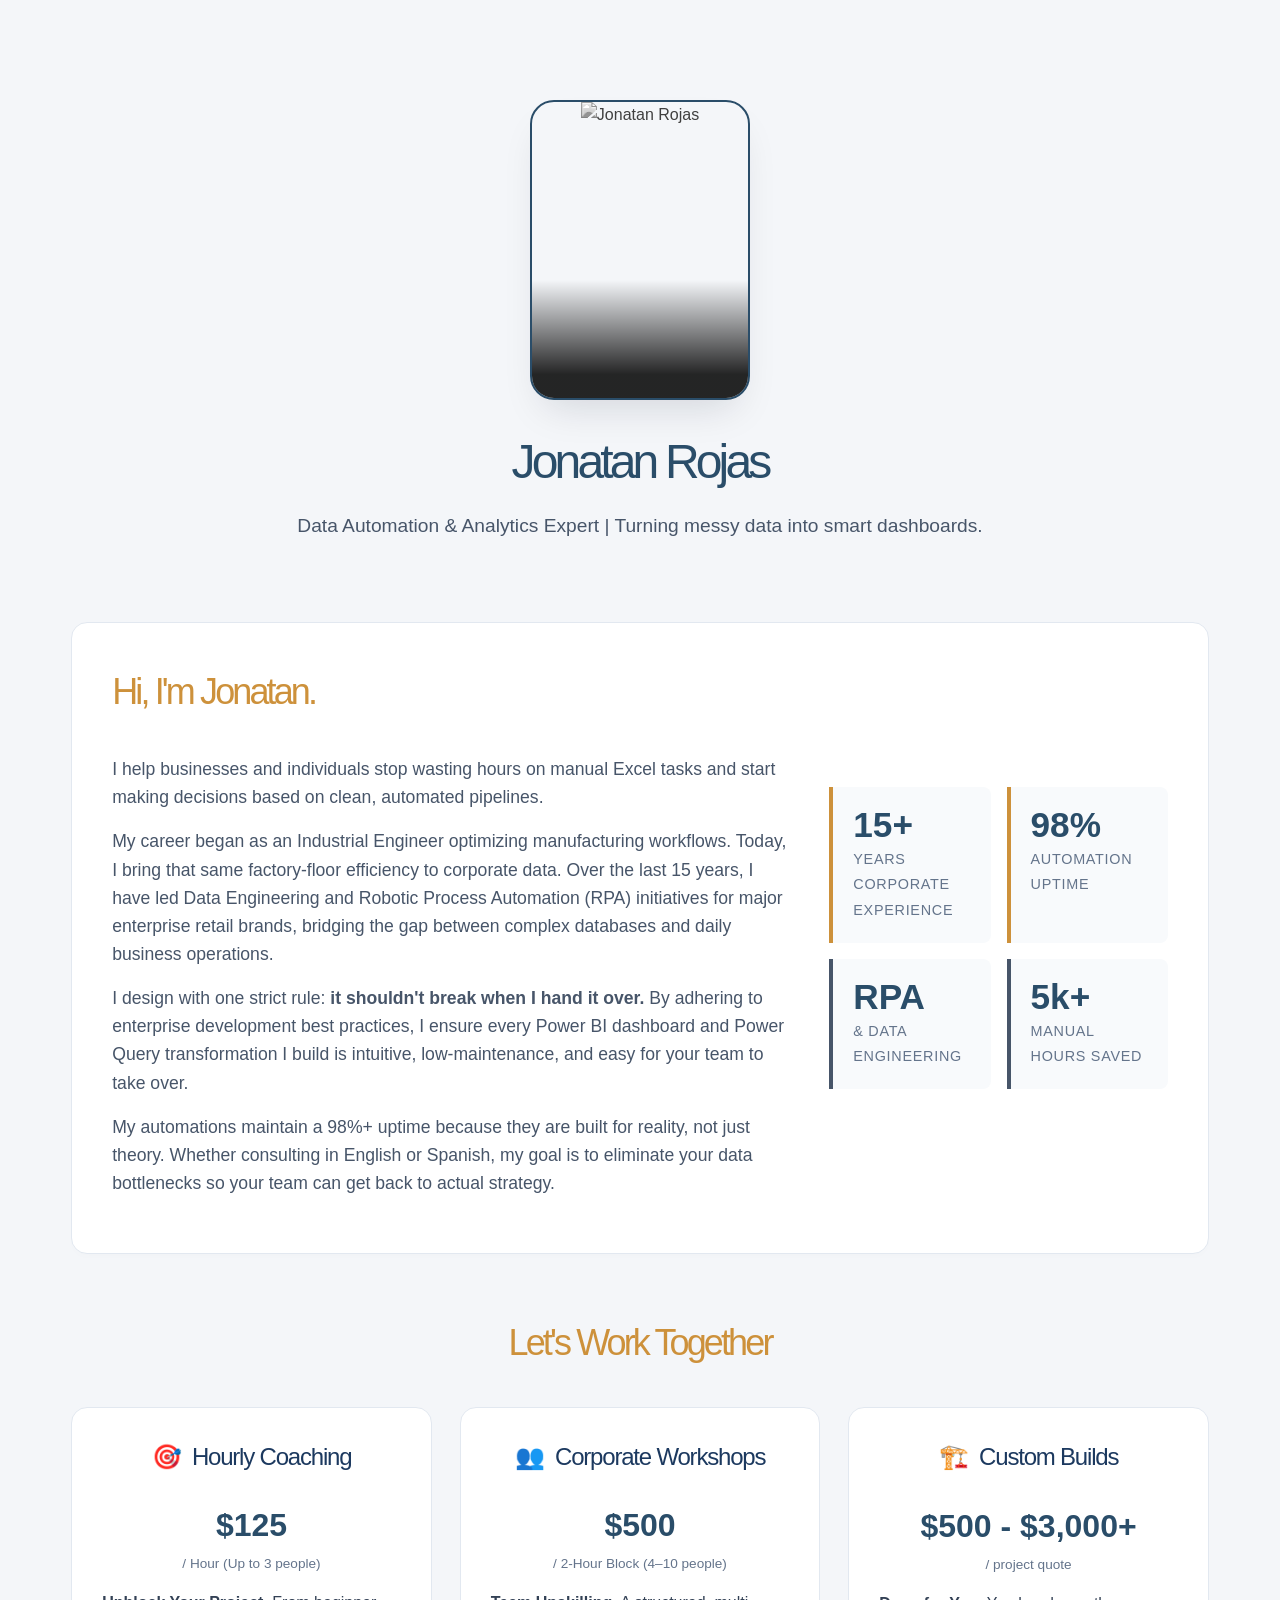
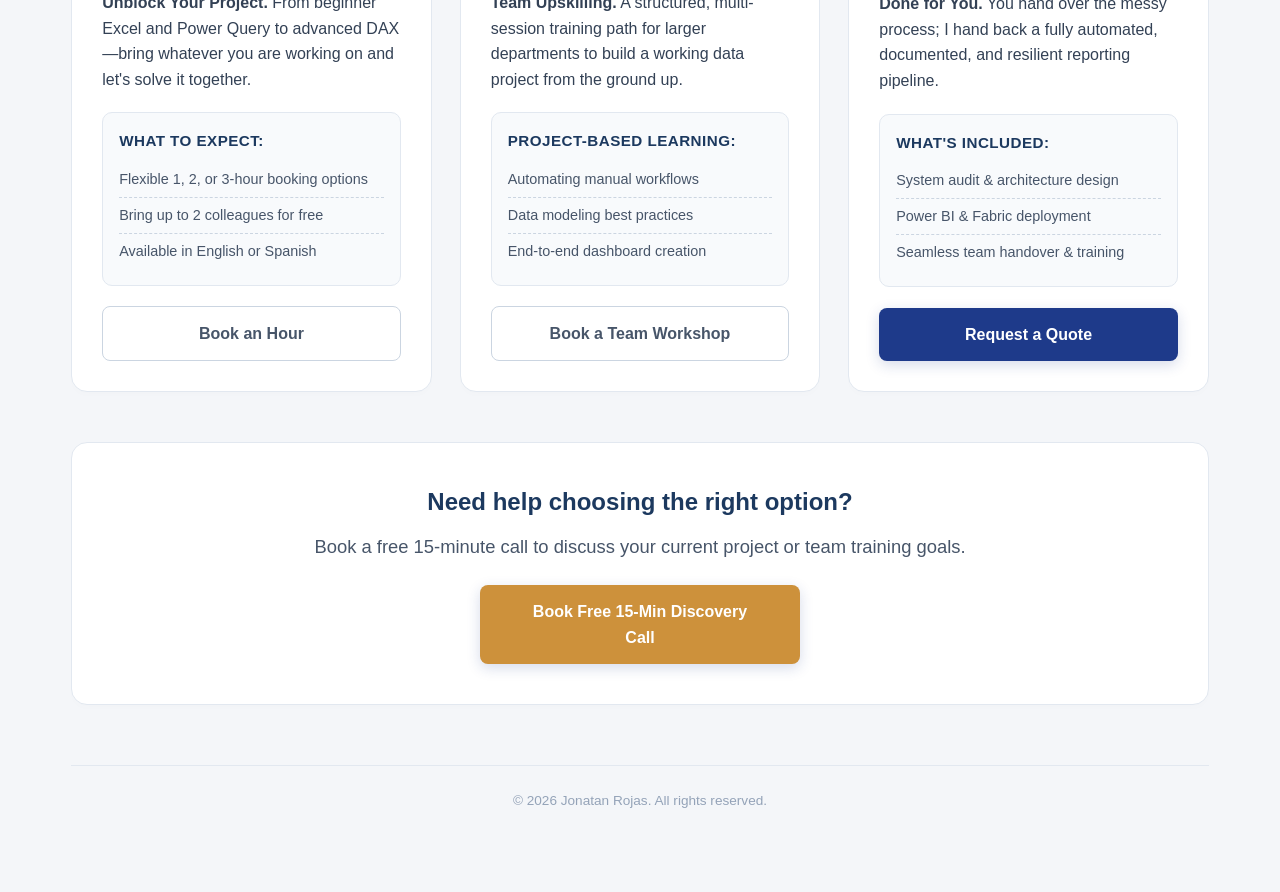
==== index.html @ c842fbae "Add files via upload New Updated with added features" ====
<!DOCTYPE html>
<html lang="en">
<head>
    <meta charset="UTF-8">
    <meta name="viewport" content="width=device-width, initial-scale=1.0">
    <title>Jonatan Rojas | Data Automation & Analytics</title>
    <!-- Keep only your main stylesheet linked here -->
    <link rel="stylesheet" href="styles.css">
</head>


<body>

    <div class="container">
        <!-- Hero Section -->
        <header class="hero">
            <!-- Wrapped in a helper container to mimic the target look cleanly -->
            <div class="avatar-wrapper">
                <img src="profile.jpg" alt="Jonatan Rojas" class="avatar-image">
            </div>
            <h1>Jonatan Rojas</h1>
            <p class="hero-subtitle">Data Automation & Analytics Expert | Turning messy data into smart dashboards.</p>
        </header>

<!-- About Me Section -->
<section class="about-section">
    <div class="about-container">
        <div class="about-text">
            <h2 class="section-title" style="margin-top: 0; text-align: left;">Hi, I'm Jonatan.</h2>
            <p>I help businesses and individuals stop wasting hours on manual Excel tasks and start making decisions based on clean, automated pipelines.</p>
            
            <p>My career began as an Industrial Engineer optimizing manufacturing workflows. Today, I bring that same factory-floor efficiency to corporate data. Over the last 15 years, I have led Data Engineering and Robotic Process Automation (RPA) initiatives for major enterprise retail brands, bridging the gap between complex databases and daily business operations.</p> 
            
            <p>I design with one strict rule: <strong>it shouldn't break when I hand it over.</strong> By adhering to enterprise development best practices, I ensure every Power BI dashboard and Power Query transformation I build is intuitive, low-maintenance, and easy for your team to take over.</p>
            
            <p>My automations maintain a 98%+ uptime because they are built for reality, not just theory. Whether consulting in English or Spanish, my goal is to eliminate your data bottlenecks so your team can get back to actual strategy.</p>
        </div>
        
        <!-- Authority Stats Box (2x2 Grid) -->
        <div class="about-stats">
            <div class="stat-box">
                <span class="stat-number">15+</span>
                <span class="stat-label">Years Corporate Experience</span>
            </div>
            <div class="stat-box">
                <span class="stat-number">98%</span>
                <span class="stat-label">Automation Uptime</span>
            </div>
            <div class="stat-box" style="border-left-color: #475569;">
                <span class="stat-number">RPA</span>
                <span class="stat-label">& Data Engineering</span>
            </div>
            <div class="stat-box" style="border-left-color: #475569;">
                <span class="stat-number">5k+</span>
                <span class="stat-label">Manual Hours Saved</span>
            </div>
        </div>
    </div>
</section>

<!-- Services / Pricing Section -->
<section>
    <h2 class="section-title">Let's Work Together</h2>
    
    <div class="services-grid">
        <!-- Tier 1: Hourly Coaching -->
        <div class="service-card pricing-card">
            <h3><span>🎯</span> Hourly Coaching</h3>
            <div class="price-tag">$125 <span class="price-unit">/ Hour (Up to 3 people)</span></div>
            <p><strong>Unblock Your Project.</strong> From beginner Excel and Power Query to advanced DAX—bring whatever you are working on and let's solve it together.</p>
            
            <div class="curriculum-box">
                <h4>What to Expect:</h4>
                <ul class="feature-list">
                    <li>Flexible 1, 2, or 3-hour booking options</li>
                    <li>Bring up to 2 colleagues for free</li>
                    <li>Available in English or Spanish</li>
                </ul>
            </div>
            <a href="https://cal.com/YOUR_LINK/hourly" target="_blank" class="btn btn-secondary">Book an Hour</a>
        </div>

        <!-- Tier 2: Corporate Workshops -->
        <div class="service-card pricing-card">
            <h3><span>👥</span> Corporate Workshops</h3>
            <div class="price-tag">$500 <span class="price-unit">/ 2-Hour Block (4–10 people)</span></div>
            <p><strong>Team Upskilling.</strong> A structured, multi-session training path for larger departments to build a working data project from the ground up.</p>
            
            <div class="curriculum-box">
                <h4>Project-Based Learning:</h4>
                <ul class="feature-list">
                    <li>Automating manual workflows</li>
                    <li>Data modeling best practices</li>
                    <li>End-to-end dashboard creation</li>
                </ul>
            </div>
            <a href="https://cal.com/YOUR_LINK/workshop" target="_blank" class="btn btn-secondary">Book a Team Workshop</a>
        </div>

        <!-- Tier 3: Custom Builds -->
        <div class="service-card pricing-card">
            <h3><span>🏗️</span> Custom Builds</h3>
            <div class="price-tag">$500 - $3,000+ <span class="price-unit">/ project quote</span></div>
            <p><strong>Done for You.</strong> You hand over the messy process; I hand back a fully automated, documented, and resilient reporting pipeline.</p>
            
            <div class="curriculum-box">
                <h4>What's Included:</h4>
                <ul class="feature-list">
                    <li>System audit & architecture design</li>
                    <li>Power BI & Fabric deployment</li>
                    <li>Seamless team handover & training</li>
                </ul>
            </div>
            <a href="https://forms.gle/DZzGWSLg5Mb2cGVT9" target="_blank" class="btn btn-primary">Request a Quote</a>
        </div>
    </div>

    <!-- Discovery Call Safety Net -->
    <div class="contact-section" style="margin-top: 40px; margin-bottom: 20px;">
        <div class="contact-card">
            <h3 style="color: #1c395f; margin-bottom: 10px; font-size: 1.5rem;">Need help choosing the right option?</h3>
            <p class="contact-subtitle">Book a free 15-minute call to discuss your current project or team training goals.</p>
            <a href="https://cal.com/YOUR_LINK/15min" target="_blank" class="btn btn-primary" style="background-color: #CD913B !important; color: #ffffff !important; border: none;">Book Free 15-Min Discovery Call</a>
        </div>
    </div>
</section>


        <!-- Footer -->
        <footer>
            <p>&copy; <span id="year">2026</span> Jonatan Rojas. All rights reserved.</p>
        </footer>
    </div>

    <script>
        document.getElementById('year').textContent = new Date().getFullYear();
    </script>
</body>
</html>
---- styles.css ----
@font-face {
    font-family: 'Mona Sans';
    font-style: normal;
    font-display: swap;
    font-weight: 200 900;
    src: url("https://cdn.jsdelivr.net/fontsource/fonts/mona-sans:vf@5.3.0/latin-wght-normal.woff2") format("woff2-variations");
}
/* ==========================================================================
   1. GLOBAL RESETS & SITE CANVAS (CEI Light Theme Backdrop)
   ========================================================================== */
* {
    margin: 0;
    padding: 0;
    box-sizing: border-box;
}

body {
    font-family: "Mona Sans", "HelveticaNeue-Light", "Helvetica Neue Light", "Helvetica Neue", Helvetica, Arial, "Lucida Grande", sans-serif;
    background-color: #f4f6f9; 
    color: #334155;            
    line-height: 1.6;
    padding: 60px 0;
}

.container {
    width: 92%;
    max-width: 1350px;
    margin: 0 auto;
    padding: 20px;
}

/* ==========================================================================
   2. TYPOGRAPHY & CORPORATE COLOR SCHEME
   ========================================================================== */
.hero h1 {
    font-family: "Mona Sans", "HelveticaNeue-Light", "Helvetica Neue Light", "Helvetica Neue", Helvetica, Arial, "Lucida Grande", sans-serif;
    font-weight: 500;
    font-size: 3rem;
    color: #2A4D69;            
    letter-spacing: -0.08em;    
    margin: 0px 0px 10px 0px;
}

.hero p {
    font-size: 1.2rem;
    color: #475569;            /* Slightly lighter slate gray */
    max-width: 100%;
    margin: 0 auto 40px auto;
}

/* CEI Accent Golden Section Headers */
.section-title {
    text-align: center;
    
    letter-spacing: -0.08em;
    color: #CD913B;            
    font-size: 2.25rem;         
    font-weight: 500;
    margin-top: 60px;
    margin-bottom: 35px;
}

/* ==========================================================================
   3. THE CEI PROFILE CARD CONTAINER DESIGN
   ========================================================================== */
.hero {
    text-align: center;
    padding: 20px 0 40px 0;
    display: flex;
    flex-direction: column;
    align-items: center;
}

/* Rounded rectangular profile box layout */
.avatar-wrapper {
    position: relative;
    width: 220px;
    height: 300px;
    border-radius: 24px;       /* Smooth rounded card corners */
    overflow: hidden;          /* Keeps everything securely clipped inside */
    margin-bottom: 24px;
    box-shadow: 0 20px 40px -15px rgba(15, 23, 42, 0.15);
    border: 2px solid #2A4D69; 
    transition: border-color 0.4s ease; 
    /* Crucial: Keeps the gradient layer stacked correctly on top of the image */
    z-index: 1; 
}

/* 3. ADDED: Switches the container boundary line to match your gold headings on hover */
.avatar-wrapper:hover {
    border-color: #CD913B;     /* Elegantly fades into your signature amber gold */
}

/* 4. RETAINED: Your bottom-up fade gradient overlay remains 100% active */
.avatar-wrapper::after {
    content: '';
    position: absolute;
    bottom: 0;
    left: 0;
    width: 100%;
    height: 40%;               
    background: linear-gradient(to top, rgba(0, 0, 0, 0.85) 20%, rgba(25, 45, 71, 0) 100%);
    pointer-events: none;      
    
    /* Ensures the gradient stays visible over the photo layer */
    z-index: 2; 
}

.avatar-image {
    width: 100%;
    height: 100%;
    object-fit: cover;
    filter: grayscale(100%);   /* Classic premium black & white filter */
    transition: filter 0.4s ease;
    
    /* Places the image layer right underneath the gradient */
    position: relative;
    z-index: 1; 
}

/* Interactive transition effect: turns to full color seamlessly on hover */
.avatar-wrapper:hover .avatar-image {
    filter: grayscale(0%);
}


/* ==========================================================================
   4. SERVICES GRID & WHITE SURFACE CARDS
   ========================================================================== */
.services-grid {
    display: grid;
    grid-template-columns: repeat(auto-fit, minmax(340px, 1fr));
    gap: 28px;
    margin-bottom: 50px;
}

.service-card {
    background-color: #ffffff; 
    border: 1px solid #e2e8f0;   
    border-radius: 16px;       /* Matched rounded profile element shape */
    padding: 30px;
    box-shadow: 0 4px 6px -1px rgba(0, 0, 0, 0.01);
    transition: transform 0.2s ease, box-shadow 0.2s ease;
    
}

.service-card:hover {
    transform: translateY(-3px);
    box-shadow: 0 20px 30px -10px rgba(15, 23, 42, 0.08);
}

.service-card h3 {
    color: #1c395f;            /* Deep navy/slate header */
    font-size: 1.5rem;
    font-weight: 500;
    margin-bottom: 14px;
    text-align: center;
    letter-spacing: -0.05em;
}

.service-card h3 span {
    margin-right: 6px;
}

/* ==========================================================================
   5. TUTORIAL BANNERS
   ========================================================================== */
.youtube-banner {
    background-color: #ffffff;
    border: 1px solid #e2e8f0;
    border-radius: 16px;
    padding: 40px;
    text-align: center;
    margin-bottom: 20px;
    box-shadow: 0 4px 6px -1px rgba(0, 0, 0, 0.01);
}

.youtube-banner h3 {
    color: #1c395f;
    font-size: 1.8rem;
    font-weight: 500;
    margin-bottom: 8px;
    letter-spacing: -0.05em;
}

.youtube-banner p {
    max-width: 100%;
    margin: 0 auto 24px auto;
}

/* ==========================================================================
   6. INTERACTIVE ACTION ACTIONS & BUTTON LAYOUTS
   ========================================================================== */
/* Center the main section wrapper */


/* THE FIX: Replicates your sleek white YouTube banner box styling */
/* Align the section container wrapper */
.contact-section {
    margin-top: 0px;
    margin-bottom: 60px;
    width: 100%;
    display: flex;
    flex-direction: column;
    align-items: center;
}

/* The clean white box framing just the form invitation content */
.contact-card {
    background-color: #ffffff; 
    border: 1px solid #e2e8f0;
    border-radius: 16px;       /* Uniform rounded corners matching YouTube banner */
    padding: 40px;
    text-align: center;
    width: 100%;               
    box-shadow: 0 4px 6px -1px rgba(0, 0, 0, 0.01);
    
    display: flex;
    flex-direction: column;
    align-items: center;       /* Perfectly centers the subtitle and button inside */
}

/* Tightly spaced description subtitle inside the white card */
.contact-subtitle {
    margin-bottom: 24px;
    color: #475569;            /* Sharp corporate slate gray */
    font-size: 1.15rem;
    max-width: 100%;
}



.btn {
    display: inline-block;
    padding: 14px 36px;
    text-decoration: none;
    font-weight: 600;
    font-size: 1rem;
    border-radius: 8px;
    width: auto;
    min-width: 240px;
    max-width: 320px;
    text-align: center;
    transition: all 0.2s ease;
}

/* Target Dark Navy Blue Button */
.btn-primary {
    background-color: #1e3a8a !important; 
    color: #ffffff !important;
    box-shadow: 0 4px 14px rgba(30, 58, 138, 0.18);
    border: none;
}

.btn-primary:hover {
    background-color: #712b02 !important; 
    transform: translateY(-1px);
    box-shadow: 0 6px 20px rgba(30, 58, 138, 0.28);
}

/* Subtle slate gray secondary ghost action button */
.btn-secondary {
    background-color: #ffffff;
    color: #475569;
    border: 1px solid #cbd5e1;
}

.btn-secondary:hover {
    background-color: #f1010134;
    border-color: #94a3b8;
    color: #1e293b;
    transform: translateY(-1px);
}

/* ==========================================================================
   7. FOOTER
   ========================================================================== */
footer {
    text-align: center;
    margin-top: 60px;
    padding-top: 24px;
    border-top: 1px solid #e2e8f0;
    font-size: 0.85rem;
    color: #94a3b8;
}


/* ==========================================================================
   8. PRICING & CURRICULUM EXTENSIONS
   ========================================================================== */
.pricing-card {
    display: flex;
    flex-direction: column;
    justify-content: space-between;
}

.price-tag {
    font-size: 2rem;
    font-weight: 600;
    color: #2A4D69;
    margin: 10px 0 15px 0;
    text-align: center;
}

.price-unit {
    display: block;
    font-size: 0.85rem;
    font-weight: 400;
    color: #64748b;
    margin-top: 2px;
}

.curriculum-box {
    background-color: #f8fafc;
    border: 1px solid #e2e8f0;
    border-radius: 10px;
    padding: 16px;
    margin: 20px 0;
    text-align: left;
}

.curriculum-box h4 {
    font-size: 0.95rem;
    color: #1c395f;
    margin-bottom: 8px;
    text-transform: uppercase;
    letter-spacing: 0.03em;
}

.feature-list {
    list-style: none;
    padding: 0;
    margin: 0;
}

.feature-list li {
    padding: 6px 0;
    border-bottom: 1px dashed #cbd5e1;
    color: #475569;
    font-size: 0.9rem;
}

.feature-list li:last-child {
    border-bottom: none;
}

.feature-list strong {
    color: #2A4D69;
}

/* ==========================================================================
   9. ABOUT ME SECTION
   ========================================================================== */
.about-section {
    background-color: #ffffff;
    border: 1px solid #e2e8f0;
    border-radius: 16px;
    padding: 40px;
    margin-bottom: 50px;
    box-shadow: 0 4px 6px -1px rgba(0, 0, 0, 0.01);
}

.about-container {
    display: flex;
    flex-wrap: wrap;
    gap: 40px;
    align-items: center;
}

.about-text {
    flex: 2;
    min-width: 300px;
}

.about-text p {
    margin-bottom: 16px;
    font-size: 1.1rem;
    color: #475569;
}

.about-stats {
    flex: 1;
    min-width: 250px;
    display: grid;
    grid-template-columns: 1fr 1fr; /* Creates two columns */
    gap: 16px;
}

/* Make it stack in a single column on small mobile screens */
@media (max-width: 600px) {
    .about-stats {
        grid-template-columns: 1fr; 
    }
}

.stat-box {
    background-color: #f8fafc;
    border-left: 4px solid #CD913B; /* Matches your gold accent */
    padding: 20px;
    border-radius: 0 8px 8px 0;
}

.stat-number {
    display: block;
    font-size: 2.2rem;
    font-weight: 700;
    color: #2A4D69;
    line-height: 1;
    margin-bottom: 4px;
}

.stat-label {
    font-size: 0.9rem;
    color: #64748b;
    text-transform: uppercase;
    letter-spacing: 0.05em;
}
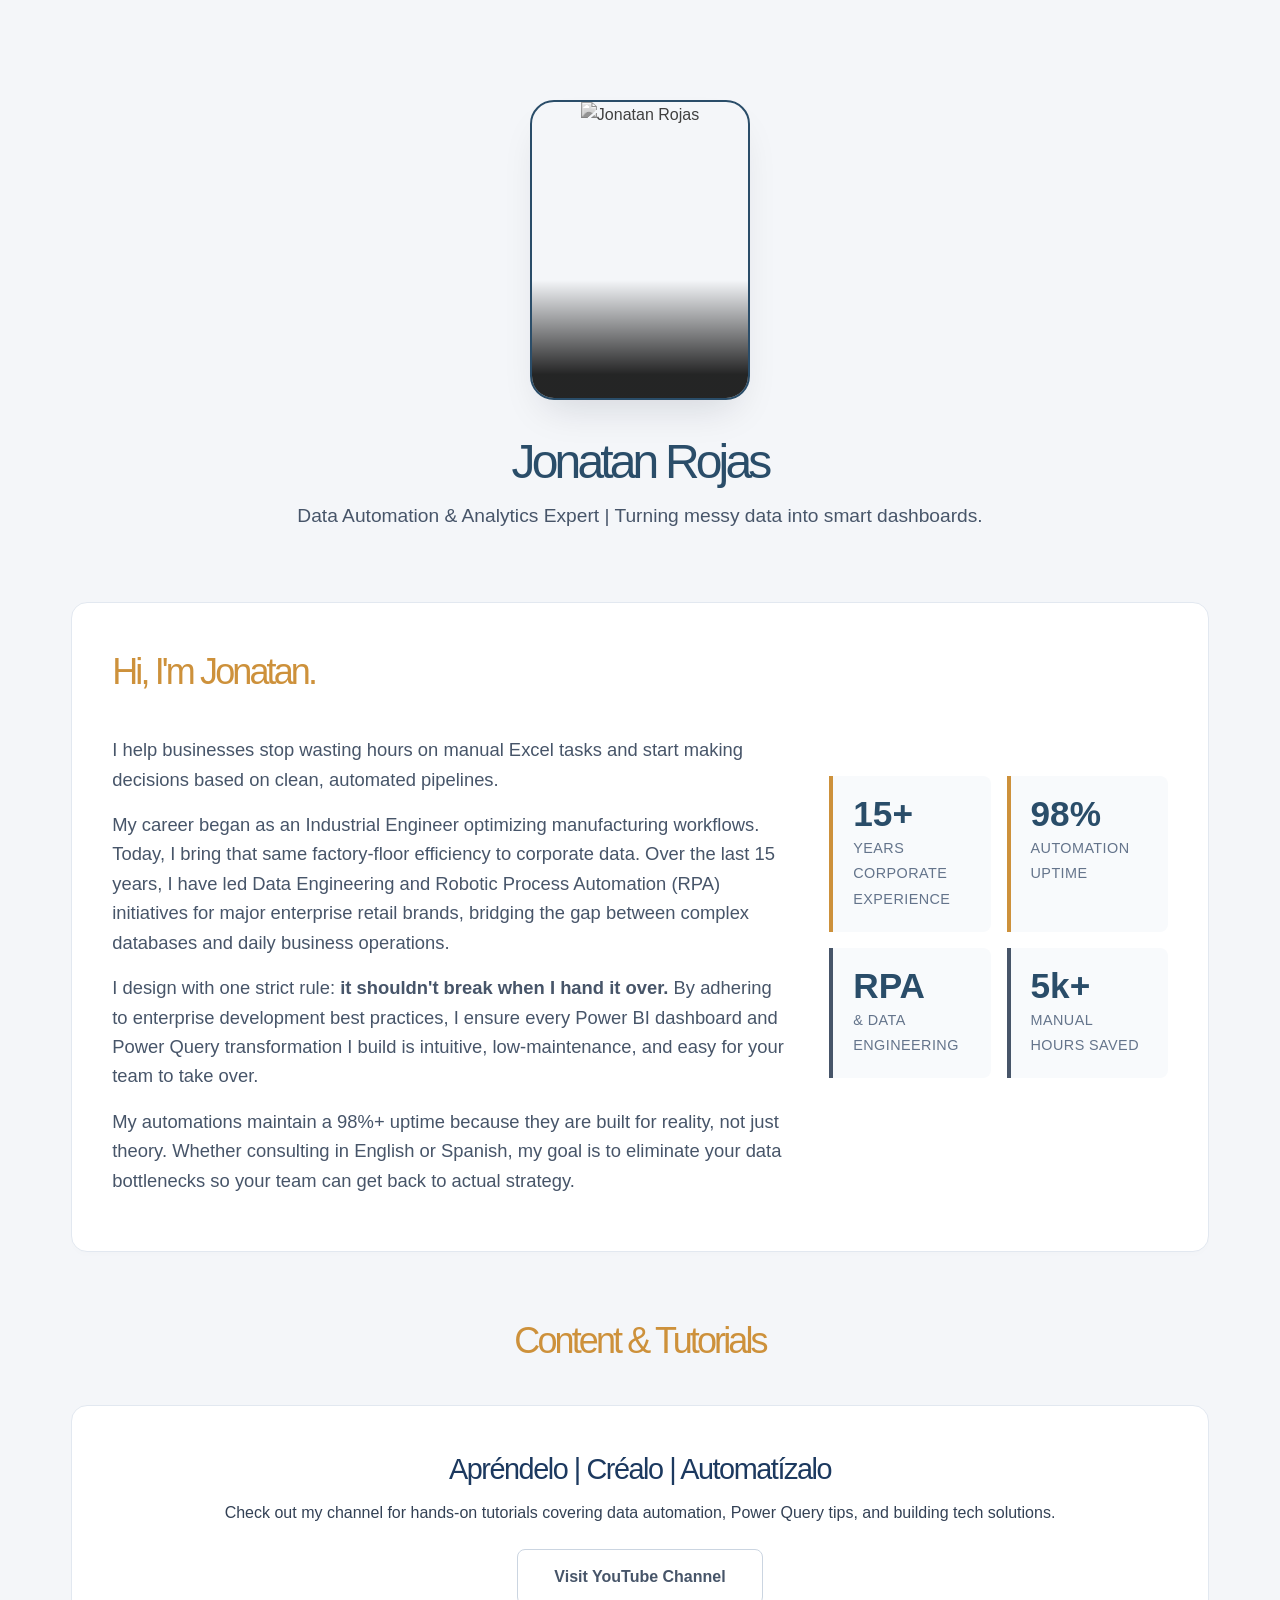
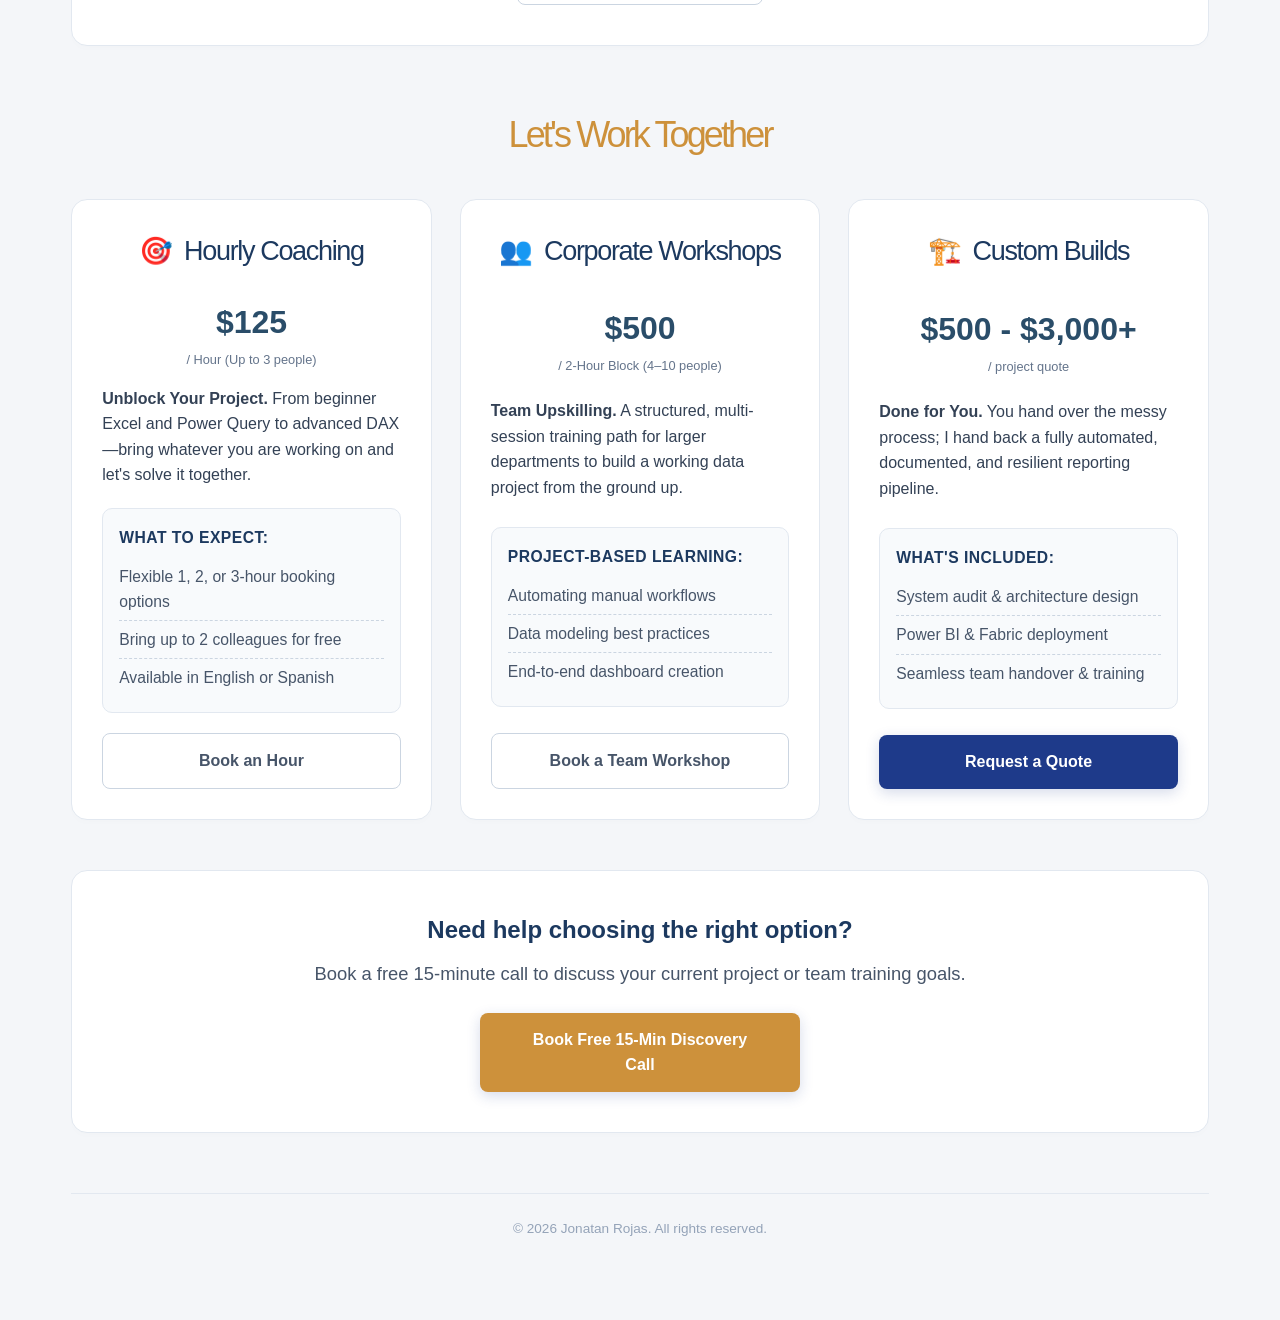
==== commit d26e1ed5: "Add files via upload more features" ====
--- a/index.html
+++ b/index.html
@@ -27,7 +27,7 @@
     <div class="about-container">
         <div class="about-text">
             <h2 class="section-title" style="margin-top: 0; text-align: left;">Hi, I'm Jonatan.</h2>
-            <p>I help businesses and individuals stop wasting hours on manual Excel tasks and start making decisions based on clean, automated pipelines.</p>
+            <p>I help businesses stop wasting hours on manual Excel tasks and start making decisions based on clean, automated pipelines.</p>
             
             <p>My career began as an Industrial Engineer optimizing manufacturing workflows. Today, I bring that same factory-floor efficiency to corporate data. Over the last 15 years, I have led Data Engineering and Robotic Process Automation (RPA) initiatives for major enterprise retail brands, bridging the gap between complex databases and daily business operations.</p> 
             
@@ -55,6 +55,16 @@
                 <span class="stat-label">Manual Hours Saved</span>
             </div>
         </div>
+    </div>
+</section>
+
+<!-- YouTube Showcase (Proof of Knowledge) -->
+<section>
+    <h2 class="section-title">Content & Tutorials</h2>
+    <div class="youtube-banner">
+        <h3>Apréndelo | Créalo | Automatízalo</h3>
+        <p>Check out my channel for hands-on tutorials covering data automation, Power Query tips, and building tech solutions.</p>
+        <a href="https://youtube.com/@ApréndeloCréaloAutomatízalo" target="_blank" class="btn btn-secondary">Visit YouTube Channel</a>
     </div>
 </section>
 
--- a/styles.css
+++ b/styles.css
@@ -38,14 +38,14 @@
     font-size: 3rem;
     color: #2A4D69;            
     letter-spacing: -0.08em;    
-    margin: 0px 0px 10px 0px;
+    margin: 0px 0px 0px 0px;
 }
 
 .hero p {
     font-size: 1.2rem;
-    color: #475569;            /* Slightly lighter slate gray */
+    color: #475569;            
     max-width: 100%;
-    margin: 0 auto 40px auto;
+    margin: 0 auto 30px auto;
 }
 
 /* CEI Accent Golden Section Headers */
@@ -149,9 +149,9 @@
     box-shadow: 0 20px 30px -10px rgba(15, 23, 42, 0.08);
 }
 
-.service-card h3 {
+.service-card h3 {              /*Lets Work Together Section*/
     color: #1c395f;            /* Deep navy/slate header */
-    font-size: 1.5rem;
+    font-size: 1.69rem;
     font-weight: 500;
     margin-bottom: 14px;
     text-align: center;
@@ -292,6 +292,7 @@
     display: flex;
     flex-direction: column;
     justify-content: space-between;
+    
 }
 
 .price-tag {
@@ -304,7 +305,7 @@
 
 .price-unit {
     display: block;
-    font-size: 0.85rem;
+    font-size: 0.8rem;
     font-weight: 400;
     color: #64748b;
     margin-top: 2px;
@@ -320,7 +321,7 @@
 }
 
 .curriculum-box h4 {
-    font-size: 0.95rem;
+    font-size: .98rem;
     color: #1c395f;
     margin-bottom: 8px;
     text-transform: uppercase;
@@ -337,7 +338,7 @@
     padding: 6px 0;
     border-bottom: 1px dashed #cbd5e1;
     color: #475569;
-    font-size: 0.9rem;
+    font-size: 0.98rem;
 }
 
 .feature-list li:last-child {
@@ -374,7 +375,7 @@
 
 .about-text p {
     margin-bottom: 16px;
-    font-size: 1.1rem;
+    font-size: 1.15rem;
     color: #475569;
 }
 
@@ -413,5 +414,24 @@
     font-size: 0.9rem;
     color: #64748b;
     text-transform: uppercase;
-    letter-spacing: 0.05em;
+    letter-spacing: 0.03em;
+}
+
+/* ==========================================================================
+   MOBILE RESPONSIVENESS FIXES (Pixel & Phone Viewports)
+   ========================================================================== */
+@media (max-width: 768px) {
+    /* 1. Make the outer container stretch almost full-width on mobile */
+    .container {
+        width: 98% !important;
+        padding: 10px !important;
+    }
+
+    /* 2. Slim down the inner padding of white boxes so text doesn't overflow */
+    .about-section, 
+    .youtube-banner, 
+    .service-card, 
+    .contact-card {
+        padding: 20px 16px !important; /* Reduces side padding from 40px to 16px */
+    }
 }
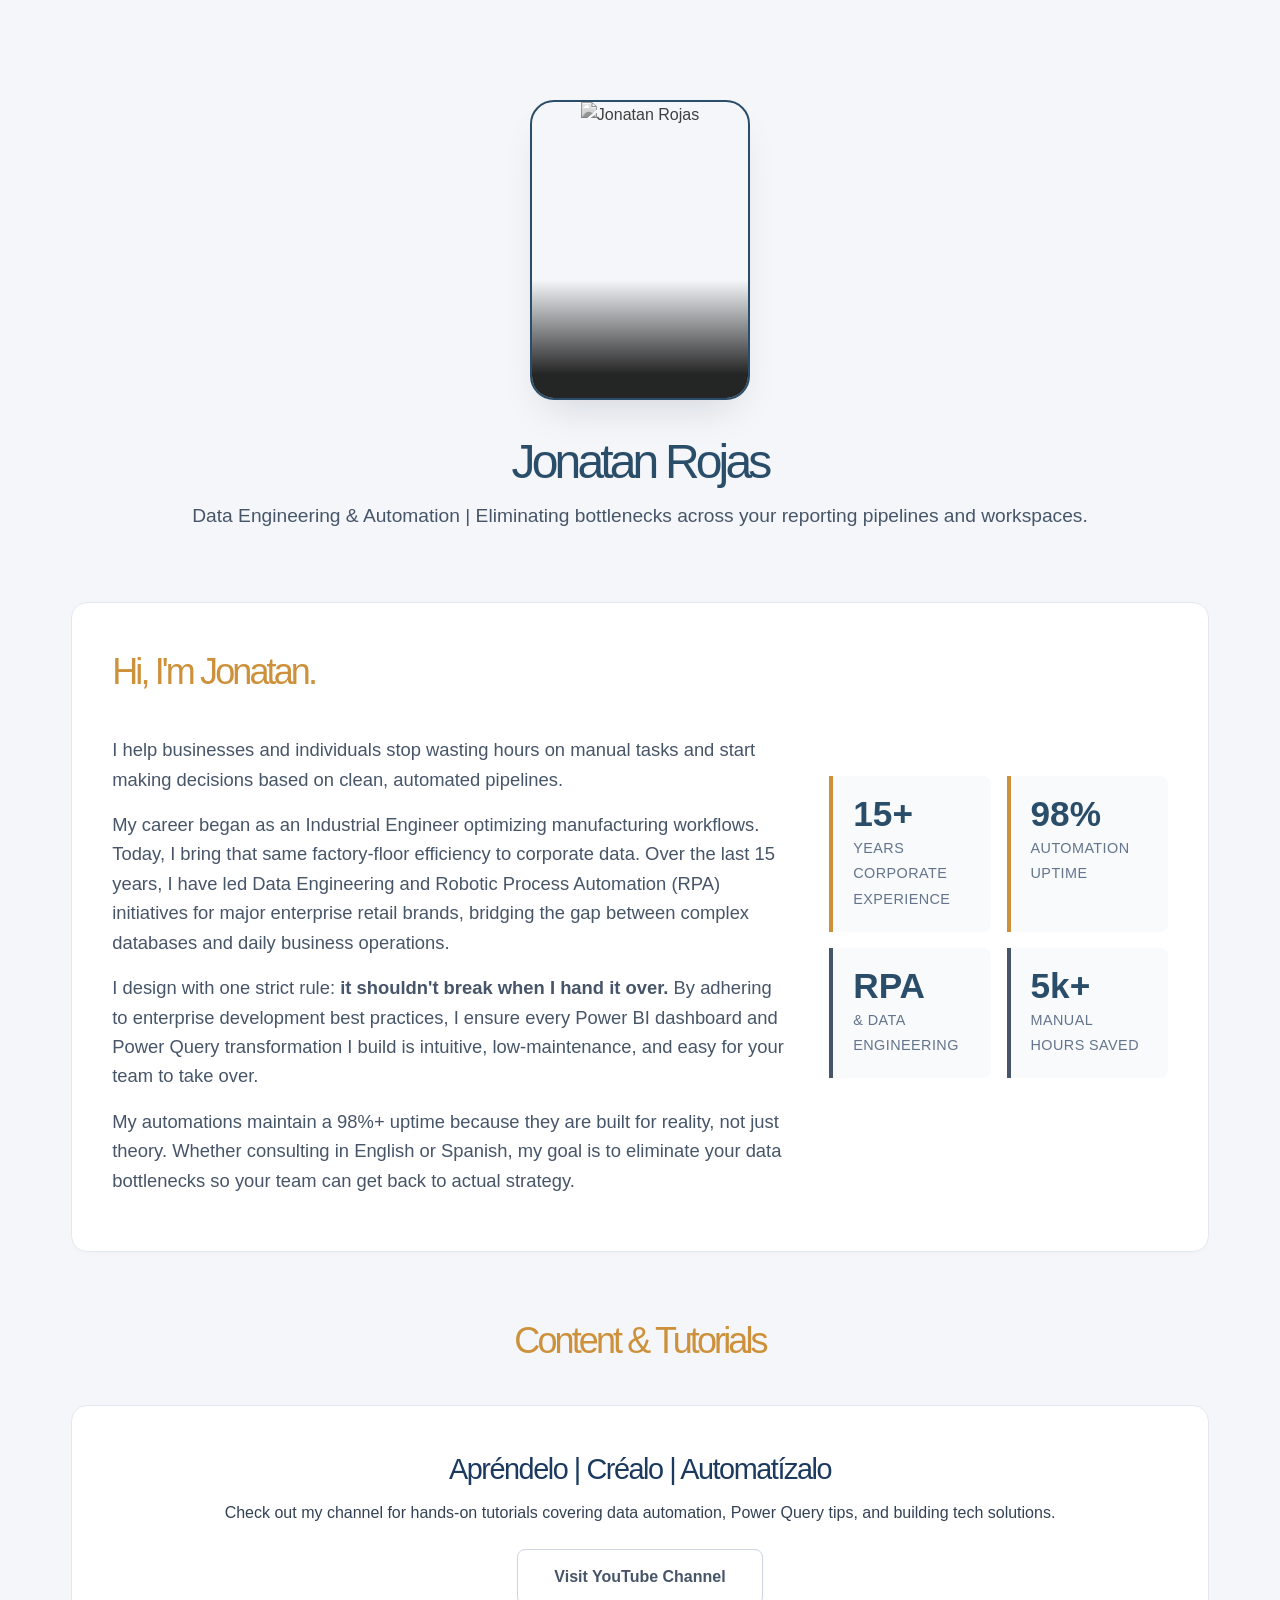
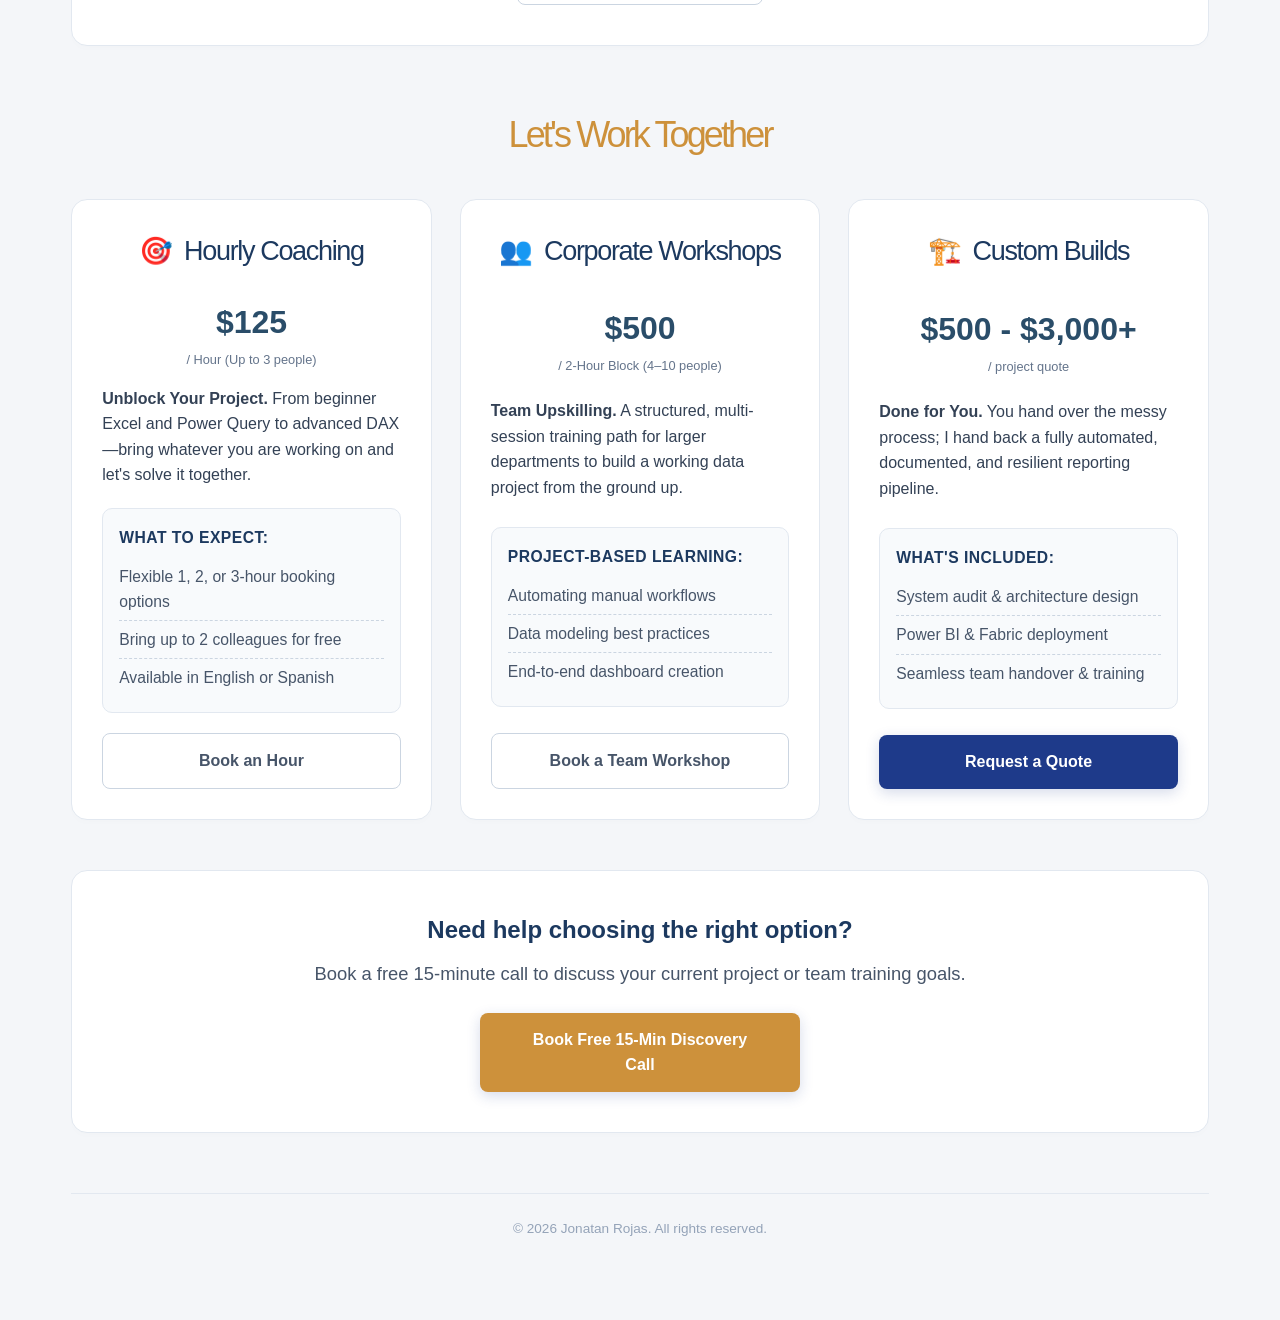
==== commit fe7472e4: "Add files via upload Cleaning flex containers" ====
--- a/index.html
+++ b/index.html
@@ -19,7 +19,7 @@
                 <img src="profile.jpg" alt="Jonatan Rojas" class="avatar-image">
             </div>
             <h1>Jonatan Rojas</h1>
-            <p class="hero-subtitle">Data Automation & Analytics Expert | Turning messy data into smart dashboards.</p>
+            <p class="hero-subtitle">Data Engineering & Automation | Eliminating bottlenecks across your reporting pipelines and workspaces.</p>
         </header>
 
 <!-- About Me Section -->
@@ -27,7 +27,7 @@
     <div class="about-container">
         <div class="about-text">
             <h2 class="section-title" style="margin-top: 0; text-align: left;">Hi, I'm Jonatan.</h2>
-            <p>I help businesses stop wasting hours on manual Excel tasks and start making decisions based on clean, automated pipelines.</p>
+            <p>I help businesses and individuals stop wasting hours on manual tasks and start making decisions based on clean, automated pipelines.</p>
             
             <p>My career began as an Industrial Engineer optimizing manufacturing workflows. Today, I bring that same factory-floor efficiency to corporate data. Over the last 15 years, I have led Data Engineering and Robotic Process Automation (RPA) initiatives for major enterprise retail brands, bridging the gap between complex databases and daily business operations.</p> 
             
--- a/styles.css
+++ b/styles.css
@@ -416,22 +416,43 @@
     text-transform: uppercase;
     letter-spacing: 0.03em;
 }
-
-/* ==========================================================================
-   MOBILE RESPONSIVENESS FIXES (Pixel & Phone Viewports)
+/* ==========================================================================
+   MOBILE OVERFLOW & CONTAINER FIX
    ========================================================================== */
 @media (max-width: 768px) {
-    /* 1. Make the outer container stretch almost full-width on mobile */
+    /* 1. Ensure the entire body and container never clip or cause side scroll */
+    body {
+        padding: 20px 0 !important;
+        overflow-x: hidden;
+    }
+
     .container {
-        width: 98% !important;
-        padding: 10px !important;
-    }
-
-    /* 2. Slim down the inner padding of white boxes so text doesn't overflow */
+        width: 100% !important;
+        padding: 0 12px !important;
+        box-sizing: border-box;
+    }
+
+    /* 2. Turn off flex-row behavior on mobile for the about section */
+    .about-container {
+        display: block !important; /* Forces items to stack naturally */
+        width: 100% !important;
+    }
+
+    .about-text, .about-stats {
+        width: 100% !important;
+        box-sizing: border-box;
+    }
+
+    /* 3. Force all white cards to respect the screen boundaries and wrap text */
     .about-section, 
     .youtube-banner, 
     .service-card, 
     .contact-card {
-        padding: 20px 16px !important; /* Reduces side padding from 40px to 16px */
+        width: 100% !important;
+        max-width: 100% !important;
+        padding: 24px 16px !important;
+        box-sizing: border-box !important;
+        word-wrap: break-word;
+        overflow-wrap: break-word;
     }
 }
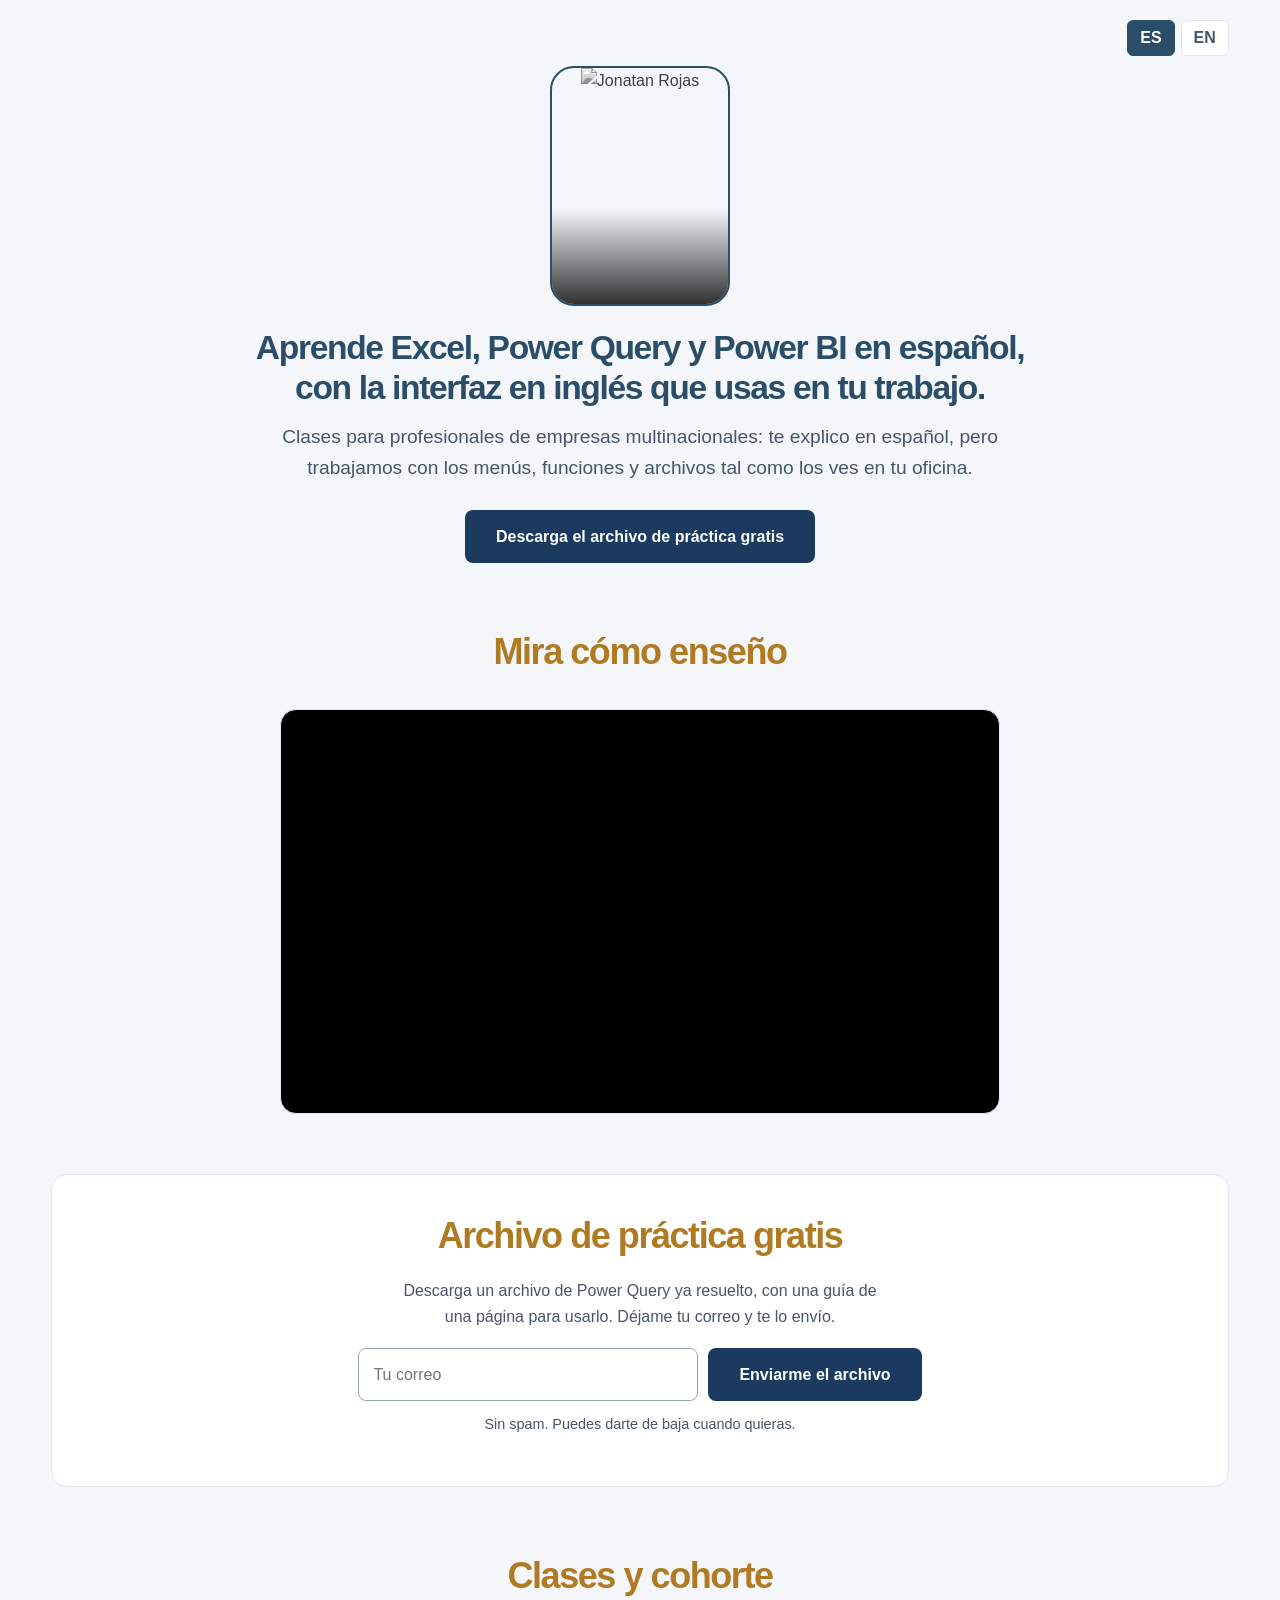
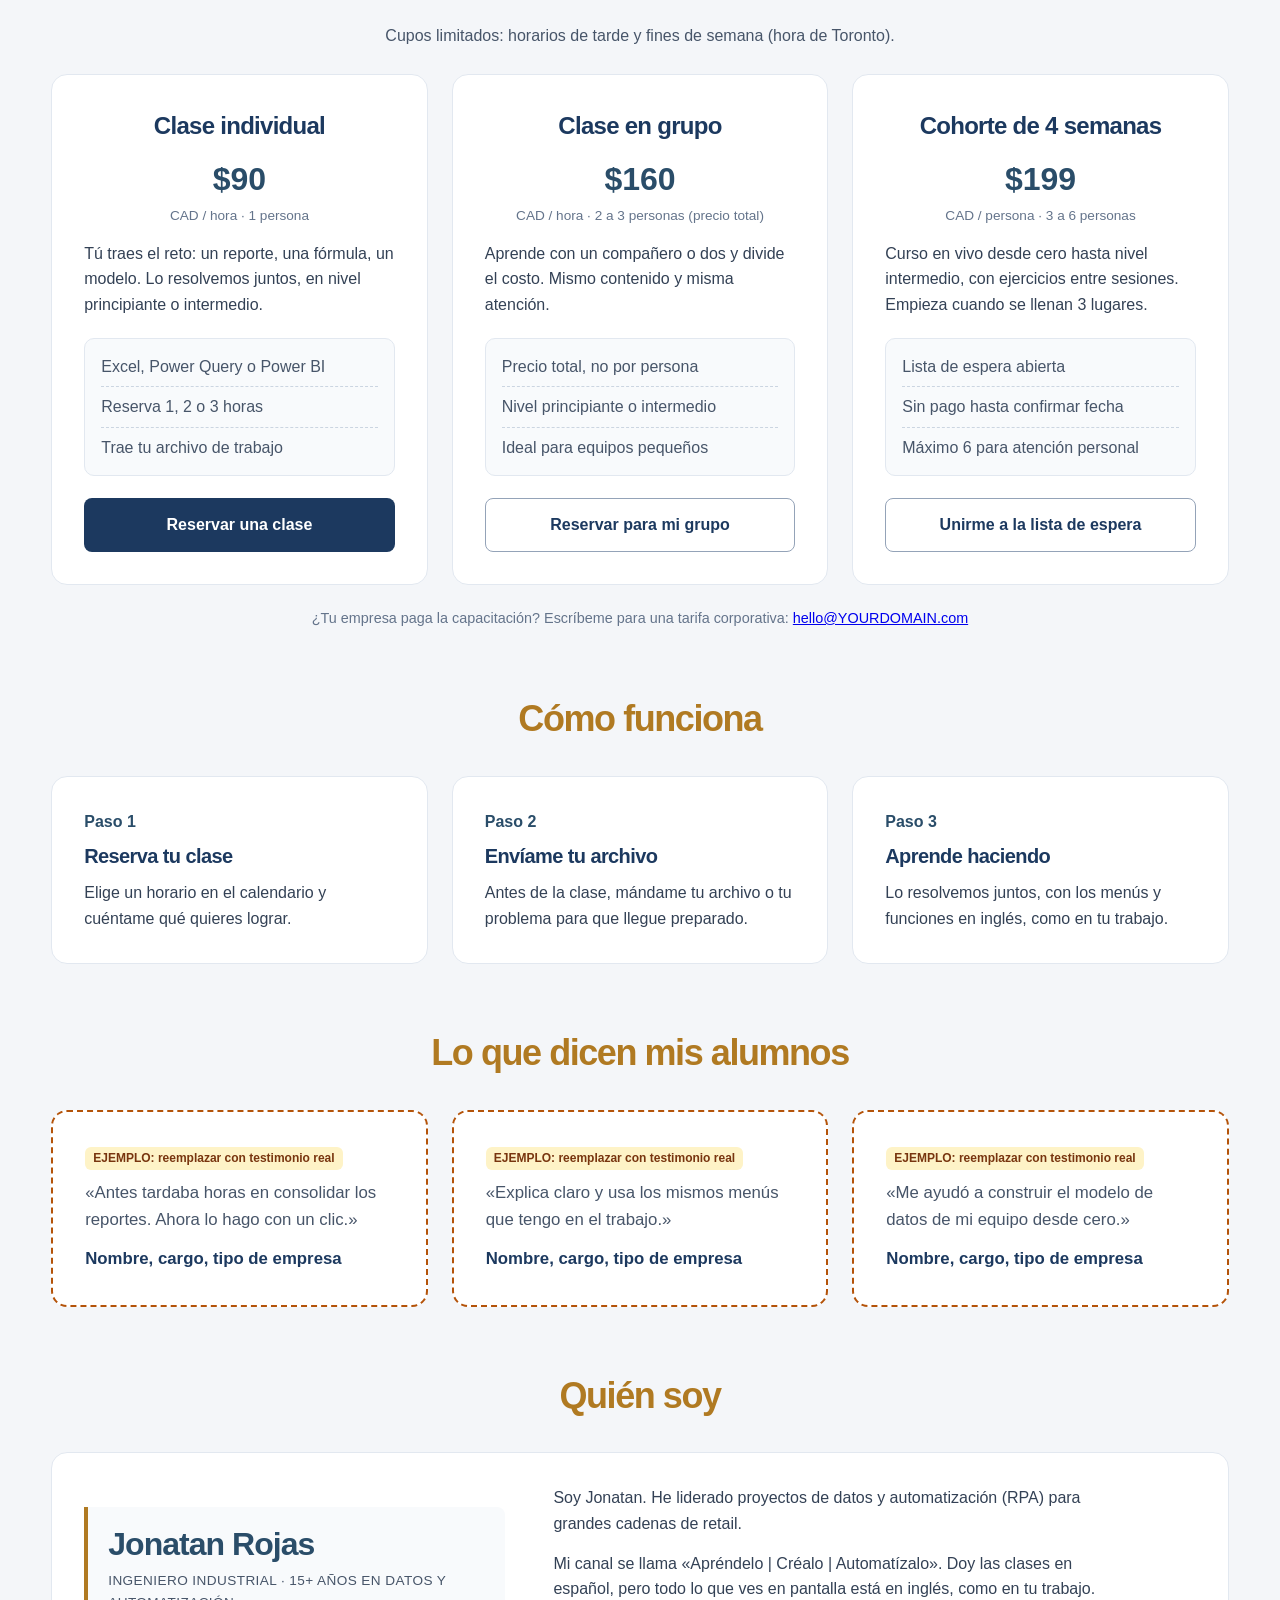
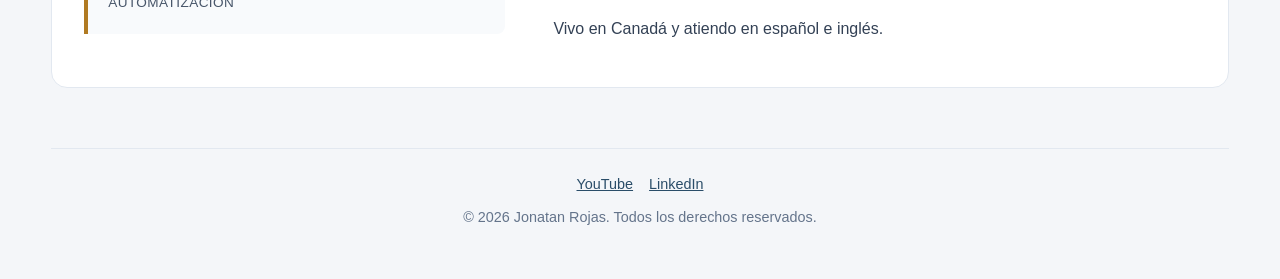
==== commit 691ae39e: "Add files via upload New Approach" ====
--- a/index.html
+++ b/index.html
@@ -1,149 +1,101 @@
-<!DOCTYPE html>
-<html lang="en">
-<head>
-    <meta charset="UTF-8">
-    <meta name="viewport" content="width=device-width, initial-scale=1.0">
-    <title>Jonatan Rojas | Data Automation & Analytics</title>
-    <!-- Keep only your main stylesheet linked here -->
-    <link rel="stylesheet" href="styles.css">
-</head>
-
-
-<body>
-
-    <div class="container">
-        <!-- Hero Section -->
-        <header class="hero">
-            <!-- Wrapped in a helper container to mimic the target look cleanly -->
-            <div class="avatar-wrapper">
-                <img src="profile.jpg" alt="Jonatan Rojas" class="avatar-image">
-            </div>
-            <h1>Jonatan Rojas</h1>
-            <p class="hero-subtitle">Data Engineering & Automation | Eliminating bottlenecks across your reporting pipelines and workspaces.</p>
-        </header>
-
-<!-- About Me Section -->
-<section class="about-section">
-    <div class="about-container">
-        <div class="about-text">
-            <h2 class="section-title" style="margin-top: 0; text-align: left;">Hi, I'm Jonatan.</h2>
-            <p>I help businesses and individuals stop wasting hours on manual tasks and start making decisions based on clean, automated pipelines.</p>
-            
-            <p>My career began as an Industrial Engineer optimizing manufacturing workflows. Today, I bring that same factory-floor efficiency to corporate data. Over the last 15 years, I have led Data Engineering and Robotic Process Automation (RPA) initiatives for major enterprise retail brands, bridging the gap between complex databases and daily business operations.</p> 
-            
-            <p>I design with one strict rule: <strong>it shouldn't break when I hand it over.</strong> By adhering to enterprise development best practices, I ensure every Power BI dashboard and Power Query transformation I build is intuitive, low-maintenance, and easy for your team to take over.</p>
-            
-            <p>My automations maintain a 98%+ uptime because they are built for reality, not just theory. Whether consulting in English or Spanish, my goal is to eliminate your data bottlenecks so your team can get back to actual strategy.</p>
-        </div>
-        
-        <!-- Authority Stats Box (2x2 Grid) -->
-        <div class="about-stats">
-            <div class="stat-box">
-                <span class="stat-number">15+</span>
-                <span class="stat-label">Years Corporate Experience</span>
-            </div>
-            <div class="stat-box">
-                <span class="stat-number">98%</span>
-                <span class="stat-label">Automation Uptime</span>
-            </div>
-            <div class="stat-box" style="border-left-color: #475569;">
-                <span class="stat-number">RPA</span>
-                <span class="stat-label">& Data Engineering</span>
-            </div>
-            <div class="stat-box" style="border-left-color: #475569;">
-                <span class="stat-number">5k+</span>
-                <span class="stat-label">Manual Hours Saved</span>
-            </div>
-        </div>
-    </div>
-</section>
-
-<!-- YouTube Showcase (Proof of Knowledge) -->
-<section>
-    <h2 class="section-title">Content & Tutorials</h2>
-    <div class="youtube-banner">
-        <h3>Apréndelo | Créalo | Automatízalo</h3>
-        <p>Check out my channel for hands-on tutorials covering data automation, Power Query tips, and building tech solutions.</p>
-        <a href="https://youtube.com/@ApréndeloCréaloAutomatízalo" target="_blank" class="btn btn-secondary">Visit YouTube Channel</a>
-    </div>
-</section>
-
-<!-- Services / Pricing Section -->
-<section>
-    <h2 class="section-title">Let's Work Together</h2>
-    
-    <div class="services-grid">
-        <!-- Tier 1: Hourly Coaching -->
-        <div class="service-card pricing-card">
-            <h3><span>🎯</span> Hourly Coaching</h3>
-            <div class="price-tag">$125 <span class="price-unit">/ Hour (Up to 3 people)</span></div>
-            <p><strong>Unblock Your Project.</strong> From beginner Excel and Power Query to advanced DAX—bring whatever you are working on and let's solve it together.</p>
-            
-            <div class="curriculum-box">
-                <h4>What to Expect:</h4>
-                <ul class="feature-list">
-                    <li>Flexible 1, 2, or 3-hour booking options</li>
-                    <li>Bring up to 2 colleagues for free</li>
-                    <li>Available in English or Spanish</li>
-                </ul>
-            </div>
-            <a href="https://cal.com/YOUR_LINK/hourly" target="_blank" class="btn btn-secondary">Book an Hour</a>
-        </div>
-
-        <!-- Tier 2: Corporate Workshops -->
-        <div class="service-card pricing-card">
-            <h3><span>👥</span> Corporate Workshops</h3>
-            <div class="price-tag">$500 <span class="price-unit">/ 2-Hour Block (4–10 people)</span></div>
-            <p><strong>Team Upskilling.</strong> A structured, multi-session training path for larger departments to build a working data project from the ground up.</p>
-            
-            <div class="curriculum-box">
-                <h4>Project-Based Learning:</h4>
-                <ul class="feature-list">
-                    <li>Automating manual workflows</li>
-                    <li>Data modeling best practices</li>
-                    <li>End-to-end dashboard creation</li>
-                </ul>
-            </div>
-            <a href="https://cal.com/YOUR_LINK/workshop" target="_blank" class="btn btn-secondary">Book a Team Workshop</a>
-        </div>
-
-        <!-- Tier 3: Custom Builds -->
-        <div class="service-card pricing-card">
-            <h3><span>🏗️</span> Custom Builds</h3>
-            <div class="price-tag">$500 - $3,000+ <span class="price-unit">/ project quote</span></div>
-            <p><strong>Done for You.</strong> You hand over the messy process; I hand back a fully automated, documented, and resilient reporting pipeline.</p>
-            
-            <div class="curriculum-box">
-                <h4>What's Included:</h4>
-                <ul class="feature-list">
-                    <li>System audit & architecture design</li>
-                    <li>Power BI & Fabric deployment</li>
-                    <li>Seamless team handover & training</li>
-                </ul>
-            </div>
-            <a href="https://forms.gle/DZzGWSLg5Mb2cGVT9" target="_blank" class="btn btn-primary">Request a Quote</a>
-        </div>
-    </div>
-
-    <!-- Discovery Call Safety Net -->
-    <div class="contact-section" style="margin-top: 40px; margin-bottom: 20px;">
-        <div class="contact-card">
-            <h3 style="color: #1c395f; margin-bottom: 10px; font-size: 1.5rem;">Need help choosing the right option?</h3>
-            <p class="contact-subtitle">Book a free 15-minute call to discuss your current project or team training goals.</p>
-            <a href="https://cal.com/YOUR_LINK/15min" target="_blank" class="btn btn-primary" style="background-color: #CD913B !important; color: #ffffff !important; border: none;">Book Free 15-Min Discovery Call</a>
-        </div>
-    </div>
-</section>
-
-
-        <!-- Footer -->
-        <footer>
-            <p>&copy; <span id="year">2026</span> Jonatan Rojas. All rights reserved.</p>
-        </footer>
-    </div>
-
-    <script>
-        document.getElementById('year').textContent = new Date().getFullYear();
-    </script>
-</body>
-</html>
+<!DOCTYPE html>
+<html lang="es">
+<head>
+<meta charset="UTF-8">
+<meta name="viewport" content="width=device-width, initial-scale=1">
+<title>Aprende Excel, Power Query y Power BI en español | Jonatan Rojas</title>
+<meta name="description" content="Clases 1:1 y en grupo pequeño de Excel, Power Query y Power BI en español, con la interfaz en inglés que usas en tu empresa.">
+<link rel="canonical" href="https://latoozatech.github.io/consulting/">
+<link rel="alternate" hreflang="es" href="https://latoozatech.github.io/consulting/">
+<link rel="alternate" hreflang="en" href="https://latoozatech.github.io/consulting/en/">
+<link rel="alternate" hreflang="x-default" href="https://latoozatech.github.io/consulting/">
+<meta property="og:type" content="website">
+<meta property="og:title" content="Aprende Excel, Power Query y Power BI en español | Jonatan Rojas">
+<meta property="og:description" content="Clases 1:1 y en grupo pequeño de Excel, Power Query y Power BI en español, con la interfaz en inglés que usas en tu empresa.">
+<meta property="og:url" content="https://latoozatech.github.io/consulting/">
+<meta property="og:image" content="https://latoozatech.github.io/consulting/profile.jpg">
+<meta name="twitter:card" content="summary">
+<link rel="icon" href="data:image/svg+xml,<svg xmlns=%22http://www.w3.org/2000/svg%22 viewBox=%220 0 100 100%22><text y=%22.9em%22 font-size=%2290%22>📊</text></svg>">
+<link rel="stylesheet" href="styles.css">
+</head>
+<body>
+<div class="container">
+<nav class="lang" aria-label="Language"><a aria-current="page" href="./">ES</a><a href="en/">EN</a></nav>
+<header class="hero">
+<div class="avatar-wrapper"><img src="profile.jpg" alt="Jonatan Rojas" class="avatar-image"></div>
+<h1>Aprende Excel, Power Query y Power BI en español, con la interfaz en inglés que usas en tu trabajo.</h1>
+<p class="lead">Clases para profesionales de empresas multinacionales: te explico en español, pero trabajamos con los menús, funciones y archivos tal como los ves en tu oficina.</p>
+<a class="btn btn-primary" href="#free">Descarga el archivo de práctica gratis</a>
+</header>
+
+<section>
+<h2 class="section-title">Mira cómo enseño</h2>
+<div class="video"><iframe src="https://www.youtube-nocookie.com/embed/lbUIBQAQaAM" title="Mira cómo enseño" loading="lazy" allow="accelerometer; encrypted-media; picture-in-picture" allowfullscreen></iframe></div>
+</section>
+
+<section id="free" class="card center">
+<h2 class="section-title" style="margin:0 0 14px">Archivo de práctica gratis</h2>
+<p>Descarga un archivo de Power Query ya resuelto, con una guía de una página para usarlo. Déjame tu correo y te lo envío.</p>
+<!-- PLACEHOLDER: replace this form with the Kit (ConvertKit) embed code -->
+<form action="https://app.kit.com/forms/YOUR_FORM_ID/subscriptions" method="post">
+<input type="email" name="email_address" placeholder="Tu correo" aria-label="Tu correo" required>
+<button class="btn btn-primary" type="submit">Enviarme el archivo</button>
+</form>
+<p class="small" style="margin-top:12px">Sin spam. Puedes darte de baja cuando quieras.</p>
+</section>
+
+<section id="lessons">
+<h2 class="section-title">Clases y cohorte</h2>
+<p class="center" style="margin:-10px auto 26px;color:#475569">Cupos limitados: horarios de tarde y fines de semana (hora de Toronto).</p>
+<div class="grid">
+<div class="card offer"><h3>Clase individual</h3><div class="price">$90<span class="unit">CAD / hora · 1 persona</span></div><p>Tú traes el reto: un reporte, una fórmula, un modelo. Lo resolvemos juntos, en nivel principiante o intermedio.</p><ul><li>Excel, Power Query o Power BI</li><li>Reserva 1, 2 o 3 horas</li><li>Trae tu archivo de trabajo</li></ul>
+<a class="btn btn-primary" href="https://cal.com/YOUR_LINK/1on1" target="_blank" rel="noopener">Reservar una clase</a></div>
+<div class="card offer"><h3>Clase en grupo</h3><div class="price">$160<span class="unit">CAD / hora · 2 a 3 personas (precio total)</span></div><p>Aprende con un compañero o dos y divide el costo. Mismo contenido y misma atención.</p><ul><li>Precio total, no por persona</li><li>Nivel principiante o intermedio</li><li>Ideal para equipos pequeños</li></ul>
+<a class="btn btn-secondary" href="https://cal.com/YOUR_LINK/group" target="_blank" rel="noopener">Reservar para mi grupo</a></div>
+<div class="card offer"><h3>Cohorte de 4 semanas</h3><div class="price">$199<span class="unit">CAD / persona · 3 a 6 personas</span></div><p>Curso en vivo desde cero hasta nivel intermedio, con ejercicios entre sesiones. Empieza cuando se llenan 3 lugares.</p><ul><li>Lista de espera abierta</li><li>Sin pago hasta confirmar fecha</li><li>Máximo 6 para atención personal</li></ul>
+<a class="btn btn-secondary" href="https://YOUR_KIT_WAITLIST_PAGE" target="_blank" rel="noopener">Unirme a la lista de espera</a></div>
+</div>
+<p class="center small" style="margin-top:22px">¿Tu empresa paga la capacitación? Escríbeme para una tarifa corporativa: <a href="mailto:hello@YOURDOMAIN.com">hello@YOURDOMAIN.com</a></p>
+</section>
+
+<section>
+  <h2 class="section-title">Cómo funciona</h2>
+  <div class="grid">
+    <div class="card step"><span class="step-n">Paso 1</span><h3>Reserva tu clase</h3><p>Elige un horario en el calendario y cuéntame qué quieres lograr.</p></div>
+    <div class="card step"><span class="step-n">Paso 2</span><h3>Envíame tu archivo</h3><p>Antes de la clase, mándame tu archivo o tu problema para que llegue preparado.</p></div>
+    <div class="card step"><span class="step-n">Paso 3</span><h3>Aprende haciendo</h3><p>Lo resolvemos juntos, con los menús y funciones en inglés, como en tu trabajo.</p></div>
+  </div>
+</section>
+
+<section>
+<h2 class="section-title">Lo que dicen mis alumnos</h2>
+<div class="grid">
+<div class="card placeholder"><span class="tag">EJEMPLO: reemplazar con testimonio real</span><blockquote>«Antes tardaba horas en consolidar los reportes. Ahora lo hago con un clic.»<cite>Nombre, cargo, tipo de empresa</cite></blockquote></div>
+<div class="card placeholder"><span class="tag">EJEMPLO: reemplazar con testimonio real</span><blockquote>«Explica claro y usa los mismos menús que tengo en el trabajo.»<cite>Nombre, cargo, tipo de empresa</cite></blockquote></div>
+<div class="card placeholder"><span class="tag">EJEMPLO: reemplazar con testimonio real</span><blockquote>«Me ayudó a construir el modelo de datos de mi equipo desde cero.»<cite>Nombre, cargo, tipo de empresa</cite></blockquote></div>
+</div>
+</section>
+
+<section>
+<h2 class="section-title">Quién soy</h2>
+<div class="card about">
+  <div class="about-id">
+    <h3>Jonatan Rojas</h3>
+    <p class="role">Ingeniero industrial · 15+ años en datos y automatización</p>
+  </div>
+  <div class="about-text">
+    <p>Soy Jonatan. He liderado proyectos de datos y automatización (RPA) para grandes cadenas de retail.</p>
+    <p>Mi canal se llama «Apréndelo | Créalo | Automatízalo». Doy las clases en español, pero todo lo que ves en pantalla está en inglés, como en tu trabajo.</p>
+    <p>Vivo en Canadá y atiendo en español e inglés.</p>
+  </div>
+</div>
+</section>
+
+<footer>
+<p><a href="https://www.youtube.com/@YOUR_CHANNEL_HANDLE">YouTube</a><a href="https://www.linkedin.com/in/YOUR-LINKEDIN-HANDLE">LinkedIn</a></p>
+<p style="margin-top:10px">&copy; <span id="year">2026</span> Jonatan Rojas. Todos los derechos reservados.</p>
+</footer>
+</div>
+<script>document.getElementById('year').textContent=new Date().getFullYear();</script>
+</body>
+</html>
--- a/styles.css
+++ b/styles.css
@@ -1,458 +1,453 @@
-@font-face {
-    font-family: 'Mona Sans';
-    font-style: normal;
-    font-display: swap;
-    font-weight: 200 900;
-    src: url("https://cdn.jsdelivr.net/fontsource/fonts/mona-sans:vf@5.3.0/latin-wght-normal.woff2") format("woff2-variations");
-}
-/* ==========================================================================
-   1. GLOBAL RESETS & SITE CANVAS (CEI Light Theme Backdrop)
-   ========================================================================== */
-* {
-    margin: 0;
-    padding: 0;
-    box-sizing: border-box;
-}
-
-body {
-    font-family: "Mona Sans", "HelveticaNeue-Light", "Helvetica Neue Light", "Helvetica Neue", Helvetica, Arial, "Lucida Grande", sans-serif;
-    background-color: #f4f6f9; 
-    color: #334155;            
-    line-height: 1.6;
-    padding: 60px 0;
-}
-
-.container {
-    width: 92%;
-    max-width: 1350px;
-    margin: 0 auto;
-    padding: 20px;
-}
-
-/* ==========================================================================
-   2. TYPOGRAPHY & CORPORATE COLOR SCHEME
-   ========================================================================== */
-.hero h1 {
-    font-family: "Mona Sans", "HelveticaNeue-Light", "Helvetica Neue Light", "Helvetica Neue", Helvetica, Arial, "Lucida Grande", sans-serif;
-    font-weight: 500;
-    font-size: 3rem;
-    color: #2A4D69;            
-    letter-spacing: -0.08em;    
-    margin: 0px 0px 0px 0px;
-}
-
-.hero p {
-    font-size: 1.2rem;
-    color: #475569;            
-    max-width: 100%;
-    margin: 0 auto 30px auto;
-}
-
-/* CEI Accent Golden Section Headers */
-.section-title {
-    text-align: center;
-    
-    letter-spacing: -0.08em;
-    color: #CD913B;            
-    font-size: 2.25rem;         
-    font-weight: 500;
-    margin-top: 60px;
-    margin-bottom: 35px;
-}
-
-/* ==========================================================================
-   3. THE CEI PROFILE CARD CONTAINER DESIGN
-   ========================================================================== */
-.hero {
-    text-align: center;
-    padding: 20px 0 40px 0;
-    display: flex;
-    flex-direction: column;
-    align-items: center;
-}
-
-/* Rounded rectangular profile box layout */
-.avatar-wrapper {
-    position: relative;
-    width: 220px;
-    height: 300px;
-    border-radius: 24px;       /* Smooth rounded card corners */
-    overflow: hidden;          /* Keeps everything securely clipped inside */
-    margin-bottom: 24px;
-    box-shadow: 0 20px 40px -15px rgba(15, 23, 42, 0.15);
-    border: 2px solid #2A4D69; 
-    transition: border-color 0.4s ease; 
-    /* Crucial: Keeps the gradient layer stacked correctly on top of the image */
-    z-index: 1; 
-}
-
-/* 3. ADDED: Switches the container boundary line to match your gold headings on hover */
-.avatar-wrapper:hover {
-    border-color: #CD913B;     /* Elegantly fades into your signature amber gold */
-}
-
-/* 4. RETAINED: Your bottom-up fade gradient overlay remains 100% active */
-.avatar-wrapper::after {
-    content: '';
-    position: absolute;
-    bottom: 0;
-    left: 0;
-    width: 100%;
-    height: 40%;               
-    background: linear-gradient(to top, rgba(0, 0, 0, 0.85) 20%, rgba(25, 45, 71, 0) 100%);
-    pointer-events: none;      
-    
-    /* Ensures the gradient stays visible over the photo layer */
-    z-index: 2; 
-}
-
-.avatar-image {
-    width: 100%;
-    height: 100%;
-    object-fit: cover;
-    filter: grayscale(100%);   /* Classic premium black & white filter */
-    transition: filter 0.4s ease;
-    
-    /* Places the image layer right underneath the gradient */
-    position: relative;
-    z-index: 1; 
-}
-
-/* Interactive transition effect: turns to full color seamlessly on hover */
-.avatar-wrapper:hover .avatar-image {
-    filter: grayscale(0%);
-}
-
-
-/* ==========================================================================
-   4. SERVICES GRID & WHITE SURFACE CARDS
-   ========================================================================== */
-.services-grid {
-    display: grid;
-    grid-template-columns: repeat(auto-fit, minmax(340px, 1fr));
-    gap: 28px;
-    margin-bottom: 50px;
-}
-
-.service-card {
-    background-color: #ffffff; 
-    border: 1px solid #e2e8f0;   
-    border-radius: 16px;       /* Matched rounded profile element shape */
-    padding: 30px;
-    box-shadow: 0 4px 6px -1px rgba(0, 0, 0, 0.01);
-    transition: transform 0.2s ease, box-shadow 0.2s ease;
-    
-}
-
-.service-card:hover {
-    transform: translateY(-3px);
-    box-shadow: 0 20px 30px -10px rgba(15, 23, 42, 0.08);
-}
-
-.service-card h3 {              /*Lets Work Together Section*/
-    color: #1c395f;            /* Deep navy/slate header */
-    font-size: 1.69rem;
-    font-weight: 500;
-    margin-bottom: 14px;
-    text-align: center;
-    letter-spacing: -0.05em;
-}
-
-.service-card h3 span {
-    margin-right: 6px;
-}
-
-/* ==========================================================================
-   5. TUTORIAL BANNERS
-   ========================================================================== */
-.youtube-banner {
-    background-color: #ffffff;
-    border: 1px solid #e2e8f0;
-    border-radius: 16px;
-    padding: 40px;
-    text-align: center;
-    margin-bottom: 20px;
-    box-shadow: 0 4px 6px -1px rgba(0, 0, 0, 0.01);
-}
-
-.youtube-banner h3 {
-    color: #1c395f;
-    font-size: 1.8rem;
-    font-weight: 500;
-    margin-bottom: 8px;
-    letter-spacing: -0.05em;
-}
-
-.youtube-banner p {
-    max-width: 100%;
-    margin: 0 auto 24px auto;
-}
-
-/* ==========================================================================
-   6. INTERACTIVE ACTION ACTIONS & BUTTON LAYOUTS
-   ========================================================================== */
-/* Center the main section wrapper */
-
-
-/* THE FIX: Replicates your sleek white YouTube banner box styling */
-/* Align the section container wrapper */
-.contact-section {
-    margin-top: 0px;
-    margin-bottom: 60px;
-    width: 100%;
-    display: flex;
-    flex-direction: column;
-    align-items: center;
-}
-
-/* The clean white box framing just the form invitation content */
-.contact-card {
-    background-color: #ffffff; 
-    border: 1px solid #e2e8f0;
-    border-radius: 16px;       /* Uniform rounded corners matching YouTube banner */
-    padding: 40px;
-    text-align: center;
-    width: 100%;               
-    box-shadow: 0 4px 6px -1px rgba(0, 0, 0, 0.01);
-    
-    display: flex;
-    flex-direction: column;
-    align-items: center;       /* Perfectly centers the subtitle and button inside */
-}
-
-/* Tightly spaced description subtitle inside the white card */
-.contact-subtitle {
-    margin-bottom: 24px;
-    color: #475569;            /* Sharp corporate slate gray */
-    font-size: 1.15rem;
-    max-width: 100%;
-}
-
-
-
-.btn {
-    display: inline-block;
-    padding: 14px 36px;
-    text-decoration: none;
-    font-weight: 600;
-    font-size: 1rem;
-    border-radius: 8px;
-    width: auto;
-    min-width: 240px;
-    max-width: 320px;
-    text-align: center;
-    transition: all 0.2s ease;
-}
-
-/* Target Dark Navy Blue Button */
-.btn-primary {
-    background-color: #1e3a8a !important; 
-    color: #ffffff !important;
-    box-shadow: 0 4px 14px rgba(30, 58, 138, 0.18);
-    border: none;
-}
-
-.btn-primary:hover {
-    background-color: #712b02 !important; 
-    transform: translateY(-1px);
-    box-shadow: 0 6px 20px rgba(30, 58, 138, 0.28);
-}
-
-/* Subtle slate gray secondary ghost action button */
-.btn-secondary {
-    background-color: #ffffff;
-    color: #475569;
-    border: 1px solid #cbd5e1;
-}
-
-.btn-secondary:hover {
-    background-color: #f1010134;
-    border-color: #94a3b8;
-    color: #1e293b;
-    transform: translateY(-1px);
-}
-
-/* ==========================================================================
-   7. FOOTER
-   ========================================================================== */
-footer {
-    text-align: center;
-    margin-top: 60px;
-    padding-top: 24px;
-    border-top: 1px solid #e2e8f0;
-    font-size: 0.85rem;
-    color: #94a3b8;
-}
-
-
-/* ==========================================================================
-   8. PRICING & CURRICULUM EXTENSIONS
-   ========================================================================== */
-.pricing-card {
-    display: flex;
-    flex-direction: column;
-    justify-content: space-between;
-    
-}
-
-.price-tag {
-    font-size: 2rem;
-    font-weight: 600;
-    color: #2A4D69;
-    margin: 10px 0 15px 0;
-    text-align: center;
-}
-
-.price-unit {
-    display: block;
-    font-size: 0.8rem;
-    font-weight: 400;
-    color: #64748b;
-    margin-top: 2px;
-}
-
-.curriculum-box {
-    background-color: #f8fafc;
-    border: 1px solid #e2e8f0;
-    border-radius: 10px;
-    padding: 16px;
-    margin: 20px 0;
-    text-align: left;
-}
-
-.curriculum-box h4 {
-    font-size: .98rem;
-    color: #1c395f;
-    margin-bottom: 8px;
-    text-transform: uppercase;
-    letter-spacing: 0.03em;
-}
-
-.feature-list {
-    list-style: none;
-    padding: 0;
-    margin: 0;
-}
-
-.feature-list li {
-    padding: 6px 0;
-    border-bottom: 1px dashed #cbd5e1;
-    color: #475569;
-    font-size: 0.98rem;
-}
-
-.feature-list li:last-child {
-    border-bottom: none;
-}
-
-.feature-list strong {
-    color: #2A4D69;
-}
-
-/* ==========================================================================
-   9. ABOUT ME SECTION
-   ========================================================================== */
-.about-section {
-    background-color: #ffffff;
-    border: 1px solid #e2e8f0;
-    border-radius: 16px;
-    padding: 40px;
-    margin-bottom: 50px;
-    box-shadow: 0 4px 6px -1px rgba(0, 0, 0, 0.01);
-}
-
-.about-container {
-    display: flex;
-    flex-wrap: wrap;
-    gap: 40px;
-    align-items: center;
-}
-
-.about-text {
-    flex: 2;
-    min-width: 300px;
-}
-
-.about-text p {
-    margin-bottom: 16px;
-    font-size: 1.15rem;
-    color: #475569;
-}
-
-.about-stats {
-    flex: 1;
-    min-width: 250px;
-    display: grid;
-    grid-template-columns: 1fr 1fr; /* Creates two columns */
-    gap: 16px;
-}
-
-/* Make it stack in a single column on small mobile screens */
-@media (max-width: 600px) {
-    .about-stats {
-        grid-template-columns: 1fr; 
-    }
-}
-
-.stat-box {
-    background-color: #f8fafc;
-    border-left: 4px solid #CD913B; /* Matches your gold accent */
-    padding: 20px;
-    border-radius: 0 8px 8px 0;
-}
-
-.stat-number {
-    display: block;
-    font-size: 2.2rem;
-    font-weight: 700;
-    color: #2A4D69;
-    line-height: 1;
-    margin-bottom: 4px;
-}
-
-.stat-label {
-    font-size: 0.9rem;
-    color: #64748b;
-    text-transform: uppercase;
-    letter-spacing: 0.03em;
-}
-/* ==========================================================================
-   MOBILE OVERFLOW & CONTAINER FIX
-   ========================================================================== */
-@media (max-width: 768px) {
-    /* 1. Ensure the entire body and container never clip or cause side scroll */
-    body {
-        padding: 20px 0 !important;
-        overflow-x: hidden;
-    }
-
-    .container {
-        width: 100% !important;
-        padding: 0 12px !important;
-        box-sizing: border-box;
-    }
-
-    /* 2. Turn off flex-row behavior on mobile for the about section */
-    .about-container {
-        display: block !important; /* Forces items to stack naturally */
-        width: 100% !important;
-    }
-
-    .about-text, .about-stats {
-        width: 100% !important;
-        box-sizing: border-box;
-    }
-
-    /* 3. Force all white cards to respect the screen boundaries and wrap text */
-    .about-section, 
-    .youtube-banner, 
-    .service-card, 
-    .contact-card {
-        width: 100% !important;
-        max-width: 100% !important;
-        padding: 24px 16px !important;
-        box-sizing: border-box !important;
-        word-wrap: break-word;
-        overflow-wrap: break-word;
-    }
+/* ==========================================================================
+   1. FONTS & VARIABLES
+   ========================================================================== */
+
+@font-face {
+  font-family: 'Mona Sans';
+  font-style: normal;
+  font-display: swap;
+  font-weight: 200 900;
+  src: url("https://cdn.jsdelivr.net/fontsource/fonts/mona-sans:vf@5.3.0/latin-wght-normal.woff2") format("woff2-variations");
+}
+
+:root {
+  --navy: #2A4D69;
+  --deep: #1c395f;
+  --gold: #B07A22;
+  --bg: #f4f6f9;
+  --text: #334155;
+  --muted: #475569;
+  --line: #e2e8f0;
+}
+
+/* ==========================================================================
+   2. GLOBAL RESETS & BASE STYLES
+   ========================================================================== */
+
+* {
+  margin: 0;
+  padding: 0;
+  box-sizing: border-box;
+}
+
+html {
+  scroll-behavior: smooth;
+}
+
+body {
+  font-family: "Mona Sans", "Helvetica Neue", Helvetica, Arial, sans-serif;
+  background: var(--bg);
+  color: var(--text);
+  line-height: 1.6;
+  padding: 20px 0 50px;
+}
+
+/* ==========================================================================
+   3. LAYOUT & CONTAINERS
+   ========================================================================== */
+
+.container {
+  width: 92%;
+  max-width: 1280px;
+  margin: 0 auto;
+}
+
+.grid {
+  display: grid;
+  grid-template-columns: repeat(auto-fit, minmax(min(300px, 100%), 1fr));
+  gap: 24px;
+}
+
+/* ==========================================================================
+   4. ACCESSIBILITY (KEYBOARD FOCUS)
+   ========================================================================== */
+
+a:focus-visible,
+button:focus-visible,
+input:focus-visible {
+  outline: 3px solid var(--navy);
+  outline-offset: 2px;
+}
+
+/* ==========================================================================
+   5. LANGUAGE SWITCHER
+   ========================================================================== */
+
+.lang {
+  display: flex;
+  justify-content: flex-end;
+  gap: 6px;
+  font-weight: 600;
+}
+
+.lang a {
+  color: var(--muted);
+  text-decoration: none;
+  padding: 4px 12px;
+  border-radius: 6px;
+  border: 1px solid var(--line);
+  background: #fff;
+}
+
+.lang a[aria-current] {
+  background: var(--navy);
+  color: #fff;
+  border-color: var(--navy);
+}
+
+/* ==========================================================================
+   6. HERO & AVATAR
+   ========================================================================== */
+
+.hero {
+  text-align: center;
+  display: flex;
+  flex-direction: column;
+  align-items: center;
+  padding: 10px 0 0px;
+}
+
+.avatar-wrapper {
+  position: relative;
+  width: 180px;
+  height: 240px;
+  border-radius: 24px;
+  overflow: hidden;
+  margin-bottom: 22px;
+  border: 2px solid var(--navy);
+  transition: border-color .4s;
+}
+
+.avatar-wrapper:hover {
+  border-color: var(--gold);
+}
+
+.avatar-wrapper::after {
+  content: '';
+  position: absolute;
+  inset: 60% 0 0 0;
+  background: linear-gradient(to top, rgba(0, 0, 0, .8), transparent);
+  pointer-events: none;
+}
+
+.avatar-image {
+  width: 100%;
+  height: 100%;
+  object-fit: cover;
+  filter: grayscale(100%);
+  transition: filter .4s;
+}
+
+.avatar-wrapper:hover .avatar-image {
+  filter: none;
+}
+
+/* ==========================================================================
+   7. TYPOGRAPHY
+   ========================================================================== */
+
+/* Headline size: clamp(phone, scales with screen, desktop max). Edit the last value. */
+h1 {
+  font-weight: 600;
+  font-size: clamp(1.5rem, 3.5vw, 2.1rem);
+  color: var(--navy);
+  letter-spacing: -.04em;
+  line-height: 1.2;
+  max-width: 800px;
+}
+
+.lead {
+  font-size: 1.2rem;
+  color: var(--muted);
+  max-width: 800px;
+  margin: 14px auto 26px;
+}
+
+.section-title {
+  text-align: center;
+  color: var(--gold);
+  font-size: clamp(1.6rem, 4vw, 2.25rem);
+  font-weight: 600;
+  letter-spacing: -.04em;
+  margin: 60px 0 28px;
+}
+
+.small {
+  font-size: .9rem;
+  color: #64748b;
+}
+
+/* ==========================================================================
+   8. CARDS & CENTERED BLOCKS
+   ========================================================================== */
+
+.card {
+  background: #fff;
+  border: 1px solid var(--line);
+  border-radius: 16px;
+  padding: 32px;
+}
+
+.center {
+  text-align: center;
+}
+
+.center p {
+  max-width: 56ch;
+  margin: 0 auto 18px;
+  color: var(--muted);
+}
+
+/* ==========================================================================
+   9. VIDEO
+   ========================================================================== */
+
+/* Video width: change max-width (640px smaller, 800px larger). */
+.video {
+  aspect-ratio: 16 / 9;
+  max-width: 720px;
+  margin: 0 auto;
+  border-radius: 16px;
+  overflow: hidden;
+  border: 1px solid var(--line);
+  background: #000;
+}
+
+.video iframe {
+  width: 100%;
+  height: 100%;
+  border: 0;
+}
+
+/* ==========================================================================
+   10. FORMS
+   ========================================================================== */
+
+form {
+  display: flex;
+  flex-wrap: wrap;
+  gap: 10px;
+  justify-content: center;
+}
+
+input[type=email] {
+  flex: 1 1 240px;
+  max-width: 340px;
+  padding: 13px 14px;
+  border: 1px solid #94a3b8;
+  border-radius: 8px;
+  font: inherit;
+}
+
+/* ==========================================================================
+   11. OFFERS (LESSONS & COHORT)
+   ========================================================================== */
+
+.offer {
+  display: flex;
+  flex-direction: column;
+}
+
+.offer h3 {
+  color: var(--deep);
+  font-size: 1.5rem;
+  font-weight: 600;
+  letter-spacing: -.03em;
+  text-align: center;
+}
+
+.offer p {
+  margin: 14px 0;
+}
+
+.offer ul {
+  list-style: none;
+  margin: 6px 0 22px;
+  background: #f8fafc;
+  border: 1px solid var(--line);
+  border-radius: 10px;
+  padding: 8px 16px;
+}
+
+.offer li {
+  padding: 7px 0;
+  border-bottom: 1px dashed #cbd5e1;
+  color: var(--muted);
+}
+
+.offer li:last-child {
+  border: 0;
+}
+
+.offer .btn {
+  margin-top: auto;
+}
+
+.price {
+  font-size: 2rem;
+  font-weight: 600;
+  color: var(--navy);
+  text-align: center;
+  margin-top: 8px;
+}
+
+.unit {
+  display: block;
+  font-size: .85rem;
+  font-weight: 400;
+  color: #64748b;
+}
+
+/* ==========================================================================
+   12. BUTTONS
+   ========================================================================== */
+
+.btn {
+  display: inline-block;
+  padding: 13px 30px;
+  border: 1px solid transparent;
+  border-radius: 8px;
+  font: inherit;
+  font-weight: 600;
+  text-decoration: none;
+  text-align: center;
+  cursor: pointer;
+  transition: background .2s, transform .2s;
+}
+
+.btn-primary {
+  background: var(--deep);
+  color: #fff;
+}
+
+.btn-primary:hover {
+  background: #12294a;
+  transform: translateY(-1px);
+}
+
+.btn-secondary {
+  background: #fff;
+  color: var(--deep);
+  border-color: #94a3b8;
+}
+
+.btn-secondary:hover {
+  background: #eef2f7;
+  border-color: var(--navy);
+}
+
+/* ==========================================================================
+   13. TESTIMONIALS
+   ========================================================================== */
+
+blockquote {
+  font-size: 1.05rem;
+  color: var(--muted);
+}
+
+blockquote cite {
+  display: block;
+  margin-top: 12px;
+  font-style: normal;
+  font-weight: 600;
+  color: var(--deep);
+}
+
+/* Placeholder styling: delete these two blocks once real testimonials are in. */
+.placeholder {
+  border: 2px dashed #b45309;
+}
+
+.tag {
+  display: inline-block;
+  background: #fef3c7;
+  color: #78350f;
+  font-size: .75rem;
+  font-weight: 600;
+  padding: 2px 8px;
+  border-radius: 6px;
+  margin-bottom: 10px;
+}
+
+/* ==========================================================================
+   14. ABOUT
+   ========================================================================== */
+
+/* Card fills the full container width, same as the signup card. */
+.about {
+  display: flex;
+  flex-wrap: wrap;
+  gap: 24px 48px;
+  align-items: center;
+}
+
+.about-id {
+  flex: 1 1 260px;
+  background: #f8fafc;
+  border-left: 4px solid var(--gold);
+  border-radius: 0 8px 8px 0;
+  padding: 20px;
+}
+
+.about-id h3 {
+  color: var(--navy);
+  font-size: 2rem;
+  font-weight: 700;
+  line-height: 1.1;
+  letter-spacing: -.03em;
+  margin-bottom: 8px;
+}
+
+.about-id .role {
+  font-size: .85rem;
+  color: var(--muted);
+  text-transform: uppercase;
+  letter-spacing: .03em;
+}
+
+.about-text {
+  flex: 2 1 320px;
+}
+
+.about-text p {
+  margin-bottom: 14px;
+  max-width: 65ch;
+}
+
+/* ==========================================================================
+   15. FOOTER
+   ========================================================================== */
+
+footer {
+  text-align: center;
+  margin-top: 60px;
+  padding-top: 24px;
+  border-top: 1px solid var(--line);
+  font-size: .9rem;
+  color: #64748b;
+}
+
+footer a {
+  color: var(--navy);
+  margin: 0 8px;
+}
+
+/* 15. HOW IT WORKS */
+
+.step-n {
+  display: block;
+  color: var(--navy);
+  font-weight: 600;
+  margin-bottom: 6px;
+}
+
+.step h3 {
+  color: var(--deep);
+  font-size: 1.25rem;
+  font-weight: 600;
+  letter-spacing: -.03em;
+  margin-bottom: 8px;
+}
+#free {
+  margin-top: 60px;
 }
